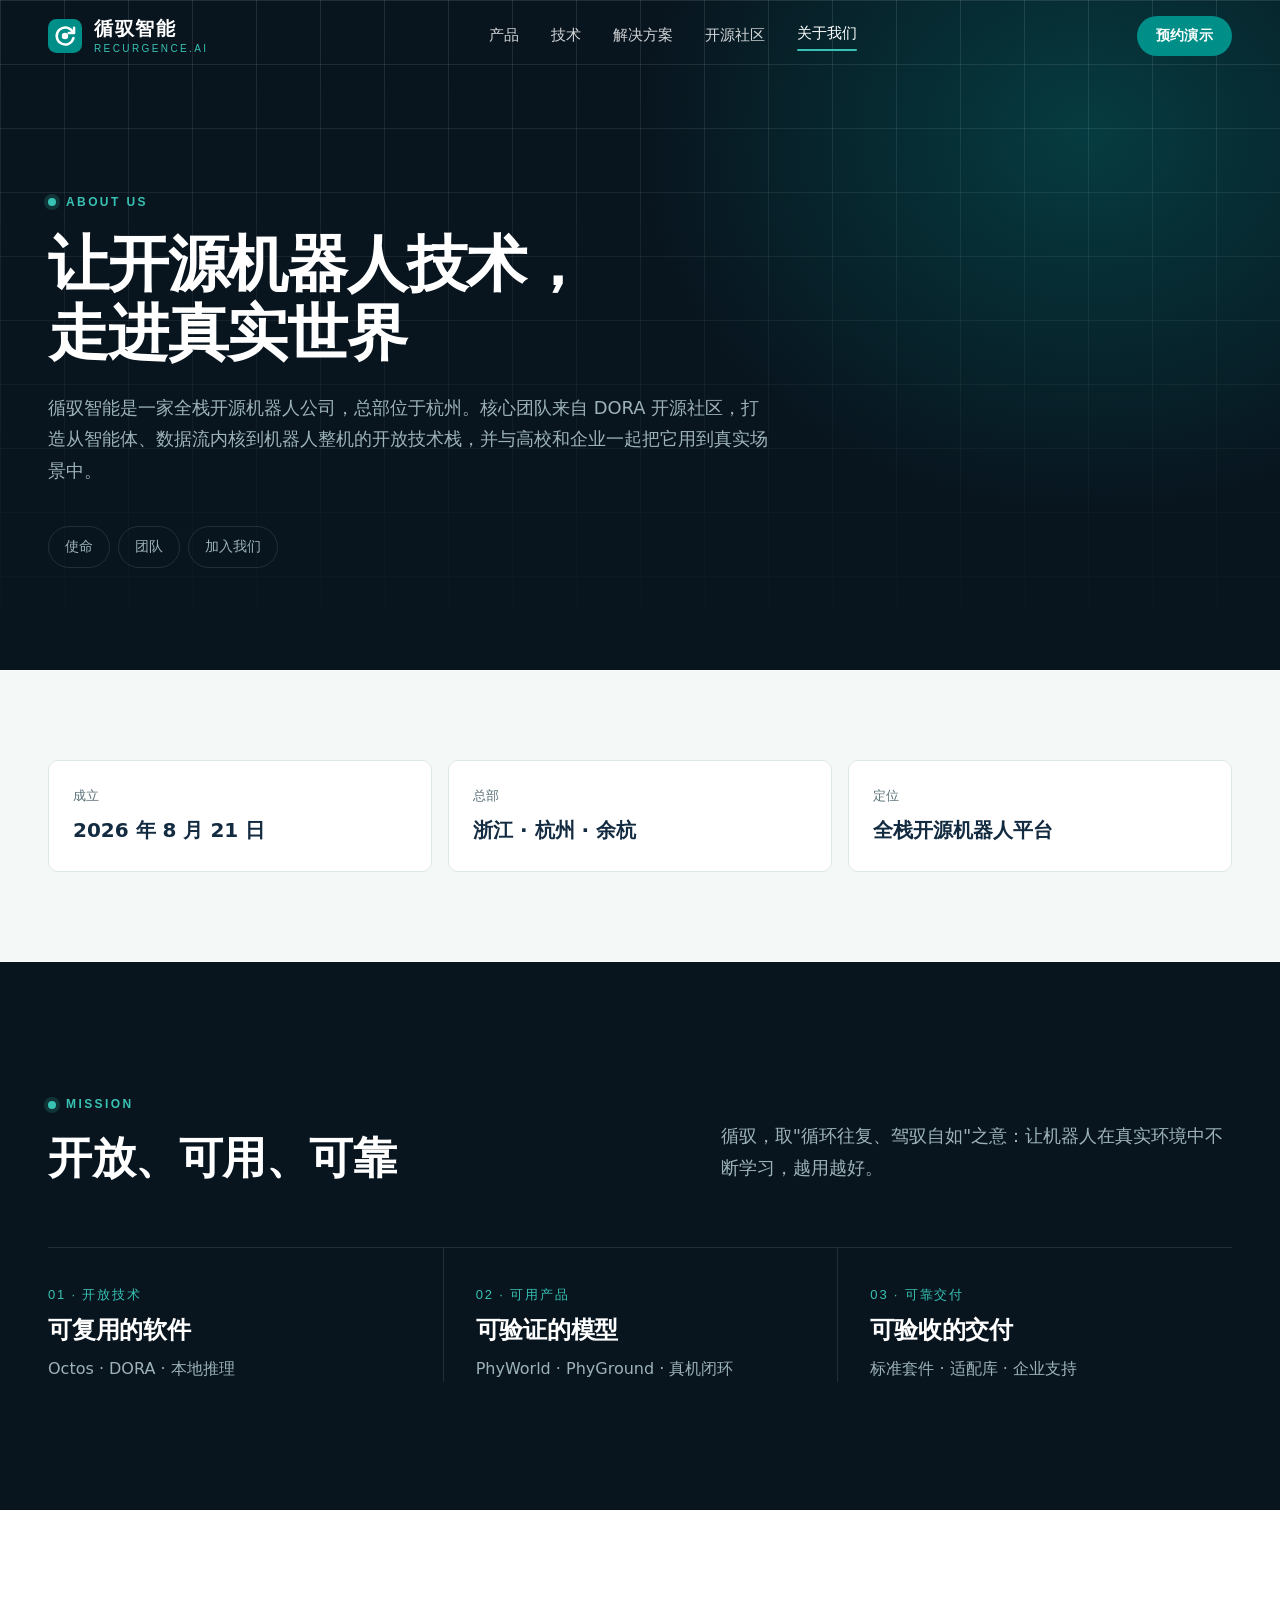
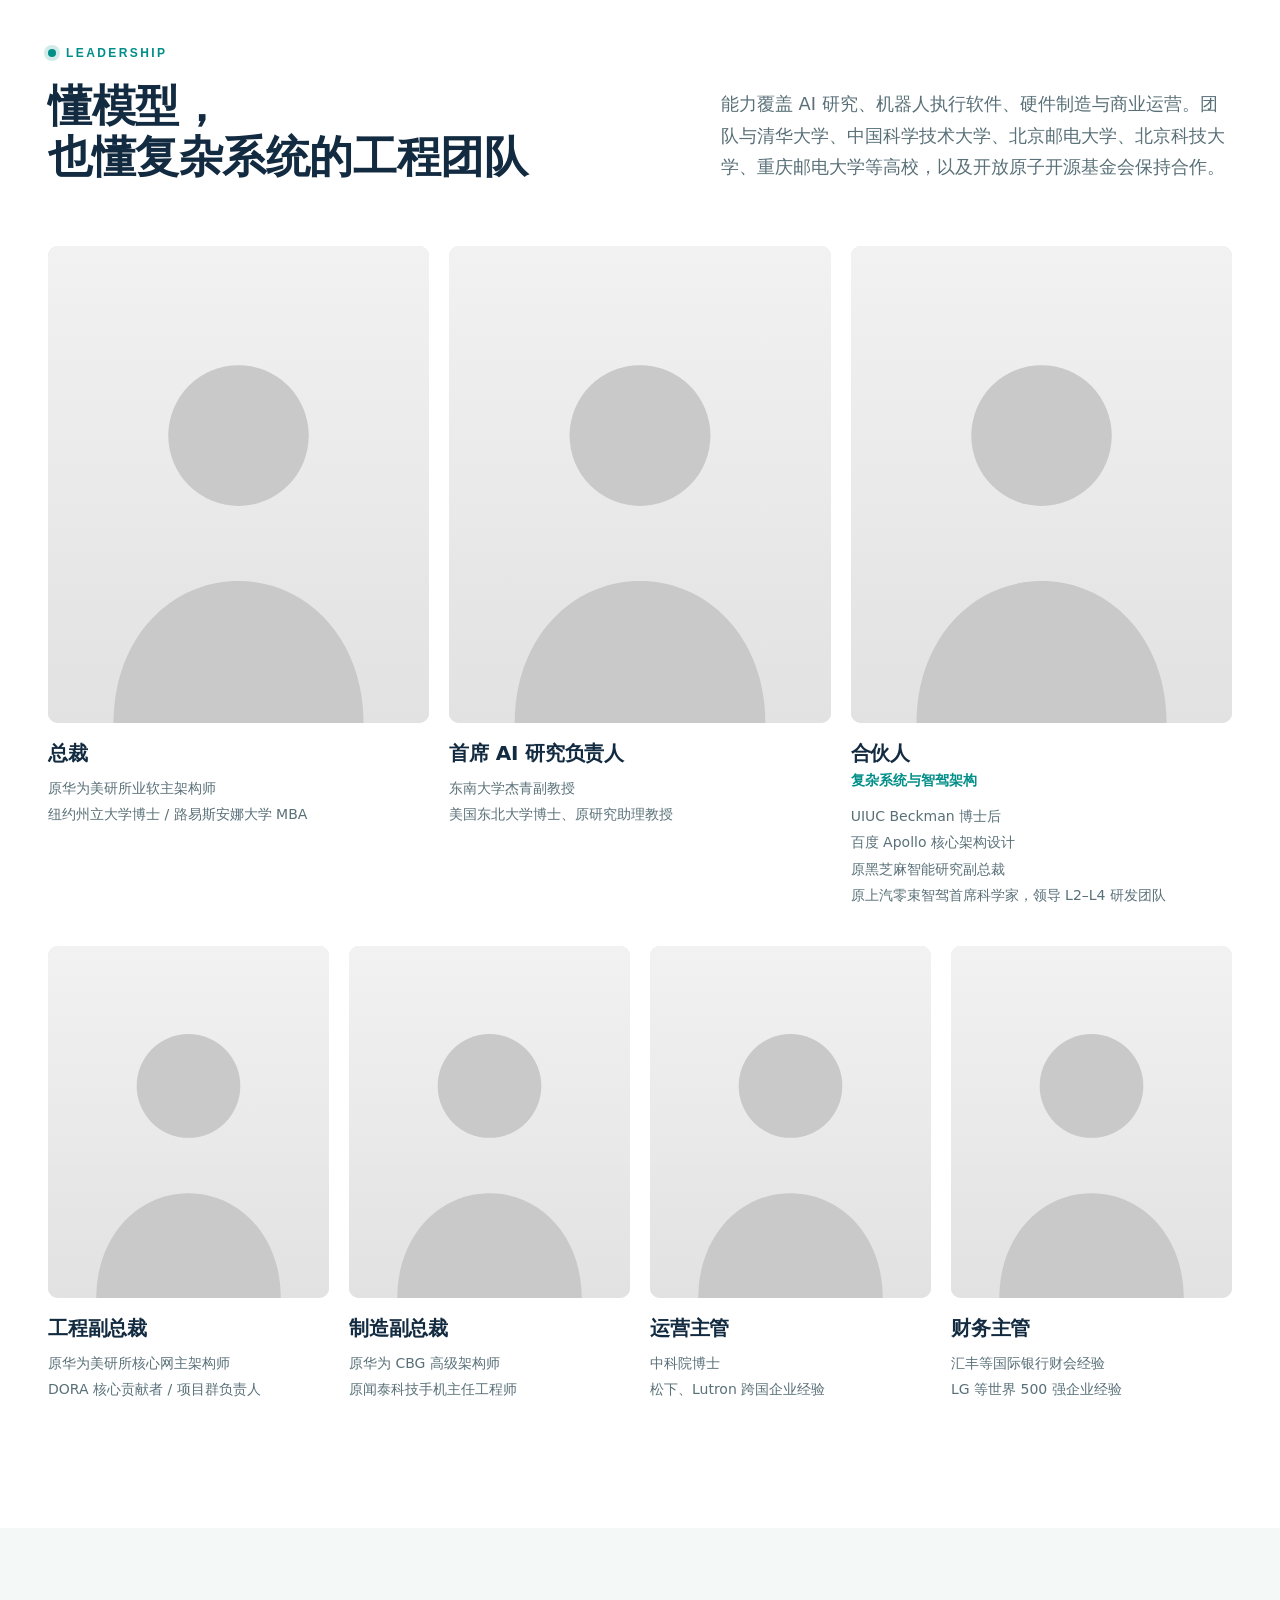
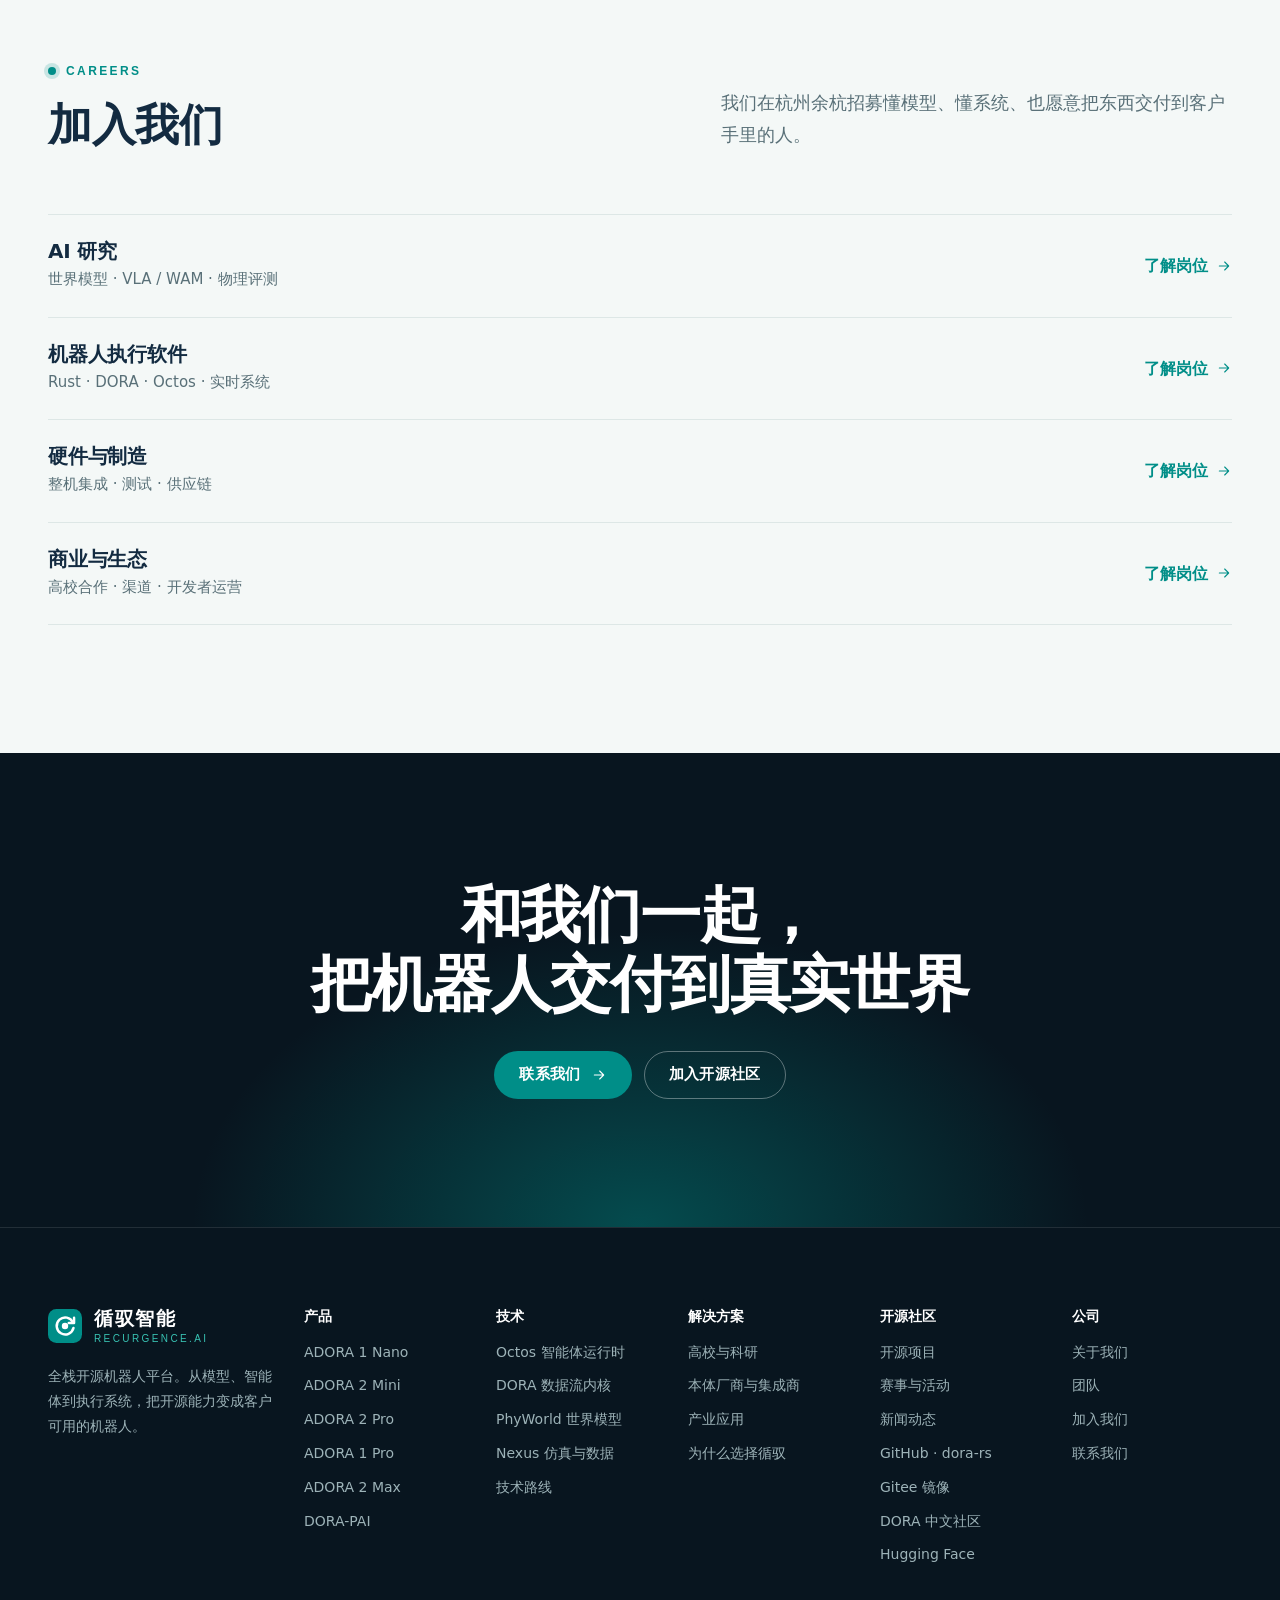
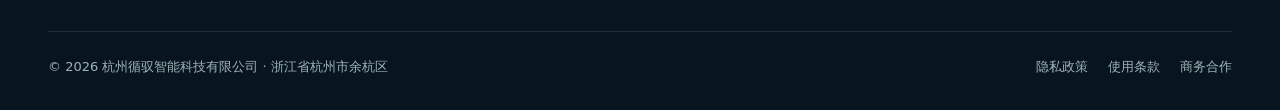
==== about.html @ 507929ca "循驭智能官网 9 个页面：首页、产品、技术、解决方案、开源社区、关于我们、预约演示、隐私政策、使用条款。 上线版构建。  Co-Authored-By: Claude Opus 5.5 <norepl" ====
<!doctype html>
<html lang="zh-CN">
<head>
<meta charset="utf-8">
<meta name="viewport" content="width=device-width, initial-scale=1">
<title>关于我们 · 团队与加入我们 · 循驭智能</title>
<meta name="description" content="杭州循驭智能科技有限公司成立于 2026 年 8 月，是一家全栈开源机器人公司，核心团队来自 DORA 开源社区，覆盖 AI 研究、机器人执行软件、硬件制造与商业运营。">
<meta name="theme-color" content="#08151f">
<meta property="og:type" content="website">
<meta property="og:site_name" content="循驭智能">
<meta property="og:title" content="关于我们 · 团队与加入我们 · 循驭智能">
<meta property="og:description" content="杭州循驭智能科技有限公司成立于 2026 年 8 月，是一家全栈开源机器人公司，核心团队来自 DORA 开源社区，覆盖 AI 研究、机器人执行软件、硬件制造与商业运营。">
<meta property="og:image" content="https://xunyu-ai.github.io/assets/img/og-cover.jpg">
<link rel="icon" href="assets/img/favicon.svg" type="image/svg+xml">
<link rel="stylesheet" href="assets/css/site.css">
</head>
<body>
<svg width="0" height="0" style="position:absolute" aria-hidden="true"><symbol id="i-arrow" viewBox="0 0 24 24" fill="none" stroke="currentColor" stroke-width="1.6" stroke-linecap="round" stroke-linejoin="round"><path d="M5 12h14M13 6l6 6-6 6"/></symbol><symbol id="i-check" viewBox="0 0 24 24" fill="none" stroke="currentColor" stroke-width="1.6" stroke-linecap="round" stroke-linejoin="round"><path d="M5 12.5l4.2 4.2L19 7"/></symbol><symbol id="i-brain" viewBox="0 0 24 24" fill="none" stroke="currentColor" stroke-width="1.6" stroke-linecap="round" stroke-linejoin="round"><path d="M12 5v14"/><path d="M12 5a3 3 0 0 0-5.6 1.4A3 3 0 0 0 4.5 11a3 3 0 0 0 1.2 4.6A3 3 0 0 0 12 19"/><path d="M12 5a3 3 0 0 1 5.6 1.4A3 3 0 0 1 19.5 11a3 3 0 0 1-1.2 4.6A3 3 0 0 1 12 19"/></symbol><symbol id="i-flow" viewBox="0 0 24 24" fill="none" stroke="currentColor" stroke-width="1.6" stroke-linecap="round" stroke-linejoin="round"><circle cx="5" cy="6" r="2"/><circle cx="5" cy="18" r="2"/><circle cx="19" cy="12" r="2"/><path d="M7 6h3a3 3 0 0 1 3 3 3 3 0 0 0 3 3h1M7 18h3a3 3 0 0 0 3-3 3 3 0 0 1 3-3"/></symbol><symbol id="i-robot" viewBox="0 0 24 24" fill="none" stroke="currentColor" stroke-width="1.6" stroke-linecap="round" stroke-linejoin="round"><rect x="5" y="8" width="14" height="10" rx="2"/><path d="M12 8V5"/><circle cx="12" cy="4" r="1"/><circle cx="9.5" cy="13" r="1.2"/><circle cx="14.5" cy="13" r="1.2"/><path d="M3 12v3M21 12v3"/></symbol><symbol id="i-chip" viewBox="0 0 24 24" fill="none" stroke="currentColor" stroke-width="1.6" stroke-linecap="round" stroke-linejoin="round"><rect x="7" y="7" width="10" height="10" rx="1.5"/><path d="M10 7V4M14 7V4M10 20v-3M14 20v-3M7 10H4M7 14H4M20 10h-3M20 14h-3"/></symbol><symbol id="i-wave" viewBox="0 0 24 24" fill="none" stroke="currentColor" stroke-width="1.6" stroke-linecap="round" stroke-linejoin="round"><path d="M2.5 9a14 14 0 0 1 19 0"/><path d="M5.5 12.2a10 10 0 0 1 13 0"/><path d="M8.5 15.4a5.5 5.5 0 0 1 7 0"/><circle cx="12" cy="18.6" r="1"/></symbol><symbol id="i-cube" viewBox="0 0 24 24" fill="none" stroke="currentColor" stroke-width="1.6" stroke-linecap="round" stroke-linejoin="round"><path d="M12 3l8 4.5v9L12 21l-8-4.5v-9L12 3z"/><path d="M4 7.5l8 4.5 8-4.5M12 12v9"/></symbol><symbol id="i-loop" viewBox="0 0 24 24" fill="none" stroke="currentColor" stroke-width="1.6" stroke-linecap="round" stroke-linejoin="round"><path d="M20 11a8 8 0 0 0-14.5-4.5M4 13a8 8 0 0 0 14.5 4.5"/><path d="M5 3v4h4M19 21v-4h-4"/></symbol><symbol id="i-shield" viewBox="0 0 24 24" fill="none" stroke="currentColor" stroke-width="1.6" stroke-linecap="round" stroke-linejoin="round"><path d="M12 3l7 3v5c0 4.5-3 8-7 10-4-2-7-5.5-7-10V6l7-3z"/><path d="M9 12l2 2 4-4"/></symbol><symbol id="i-layers" viewBox="0 0 24 24" fill="none" stroke="currentColor" stroke-width="1.6" stroke-linecap="round" stroke-linejoin="round"><path d="M12 3l9 5-9 5-9-5 9-5z"/><path d="M3 13l9 5 9-5"/></symbol><symbol id="i-spark" viewBox="0 0 24 24" fill="none" stroke="currentColor" stroke-width="1.6" stroke-linecap="round" stroke-linejoin="round"><path d="M12 3v4M12 17v4M3 12h4M17 12h4M6 6l2.5 2.5M15.5 15.5L18 18M6 18l2.5-2.5M15.5 8.5L18 6"/></symbol><symbol id="i-users" viewBox="0 0 24 24" fill="none" stroke="currentColor" stroke-width="1.6" stroke-linecap="round" stroke-linejoin="round"><circle cx="9" cy="8" r="3"/><path d="M3 20a6 6 0 0 1 12 0"/><circle cx="17" cy="9" r="2.5"/><path d="M15.5 14.2A5 5 0 0 1 21 19"/></symbol><symbol id="i-plug" viewBox="0 0 24 24" fill="none" stroke="currentColor" stroke-width="1.6" stroke-linecap="round" stroke-linejoin="round"><path d="M9 3v5M15 3v5M7 8h10v3a5 5 0 0 1-10 0V8zM12 16v5"/></symbol><symbol id="i-book" viewBox="0 0 24 24" fill="none" stroke="currentColor" stroke-width="1.6" stroke-linecap="round" stroke-linejoin="round"><path d="M4 5a2 2 0 0 1 2-2h13v16H6a2 2 0 0 0-2 2V5z"/><path d="M4 19a2 2 0 0 1 2-2h13"/></symbol><symbol id="i-factory" viewBox="0 0 24 24" fill="none" stroke="currentColor" stroke-width="1.6" stroke-linecap="round" stroke-linejoin="round"><path d="M3 21V10l6 4V10l6 4V6h6v15H3z"/><path d="M7 17h2M12 17h2M17 17h1"/></symbol><symbol id="i-link" viewBox="0 0 24 24" fill="none" stroke="currentColor" stroke-width="1.6" stroke-linecap="round" stroke-linejoin="round"><rect x="3" y="3" width="7" height="7" rx="1.5"/><rect x="14" y="14" width="7" height="7" rx="1.5"/><path d="M10 6.5h4a3 3 0 0 1 3 3V14"/></symbol><symbol id="i-eye" viewBox="0 0 24 24" fill="none" stroke="currentColor" stroke-width="1.6" stroke-linecap="round" stroke-linejoin="round"><path d="M2 12s3.5-7 10-7 10 7 10 7-3.5 7-10 7S2 12 2 12z"/><circle cx="12" cy="12" r="3"/></symbol><symbol id="i-mail" viewBox="0 0 24 24" fill="none" stroke="currentColor" stroke-width="1.6" stroke-linecap="round" stroke-linejoin="round"><rect x="3" y="5" width="18" height="14" rx="2"/><path d="M3 7l9 6 9-6"/></symbol><symbol id="i-pin" viewBox="0 0 24 24" fill="none" stroke="currentColor" stroke-width="1.6" stroke-linecap="round" stroke-linejoin="round"><path d="M12 21s-7-6.2-7-11.5a7 7 0 0 1 14 0C19 14.8 12 21 12 21z"/><circle cx="12" cy="9.5" r="2.5"/></symbol><symbol id="i-phone" viewBox="0 0 24 24" fill="none" stroke="currentColor" stroke-width="1.6" stroke-linecap="round" stroke-linejoin="round"><path d="M5 4h4l2 5-2.5 1.5a11 11 0 0 0 5 5L15 13l5 2v4a2 2 0 0 1-2 2A16 16 0 0 1 3 6a2 2 0 0 1 2-2z"/></symbol><symbol id="i-chat" viewBox="0 0 24 24" fill="none" stroke="currentColor" stroke-width="1.6" stroke-linecap="round" stroke-linejoin="round"><path d="M4 5h16v11H9l-5 4V5z"/><path d="M8 9.5h8M8 12.5h5"/></symbol><symbol id="i-menu" viewBox="0 0 24 24" fill="none" stroke="currentColor" stroke-width="1.6" stroke-linecap="round" stroke-linejoin="round"><path d="M4 7h16M4 12h16M4 17h16"/></symbol><symbol id="i-play" viewBox="0 0 24 24" fill="none" stroke="currentColor" stroke-width="1.6" stroke-linecap="round" stroke-linejoin="round"><path d="M8 5l11 7-11 7V5z"/></symbol><symbol id="i-db" viewBox="0 0 24 24" fill="none" stroke="currentColor" stroke-width="1.6" stroke-linecap="round" stroke-linejoin="round"><ellipse cx="12" cy="6" rx="8" ry="3"/><path d="M4 6v6c0 1.7 3.6 3 8 3s8-1.3 8-3V6M4 12v6c0 1.7 3.6 3 8 3s8-1.3 8-3v-6"/></symbol><symbol id="i-gauge" viewBox="0 0 24 24" fill="none" stroke="currentColor" stroke-width="1.6" stroke-linecap="round" stroke-linejoin="round"><path d="M4 18a8 8 0 1 1 16 0"/><path d="M12 18l4-6"/></symbol><symbol id="i-box" viewBox="0 0 24 24" fill="none" stroke="currentColor" stroke-width="1.6" stroke-linecap="round" stroke-linejoin="round"><rect x="4" y="4" width="16" height="16" rx="3"/><path d="M4 9h16M9 9v11"/></symbol><symbol id="i-film" viewBox="0 0 24 24" fill="none" stroke="currentColor" stroke-width="1.6" stroke-linecap="round" stroke-linejoin="round"><rect x="3" y="5" width="18" height="14" rx="2"/><path d="M10 9l5 3-5 3V9z"/></symbol><symbol id="i-ext" viewBox="0 0 24 24" fill="none" stroke="currentColor" stroke-width="1.6" stroke-linecap="round" stroke-linejoin="round"><path d="M14 4h6v6M20 4l-9 9M18 14v5a1 1 0 0 1-1 1H5a1 1 0 0 1-1-1V7a1 1 0 0 1 1-1h5"/></symbol><symbol id="i-flask" viewBox="0 0 24 24" fill="none" stroke="currentColor" stroke-width="1.6" stroke-linecap="round" stroke-linejoin="round"><path d="M9 3h6M10 3v6l-5.5 9.5A1.6 1.6 0 0 0 5.9 21h12.2a1.6 1.6 0 0 0 1.4-2.5L14 9V3"/><path d="M7.5 15h9"/></symbol><symbol id="i-github" viewBox="0 0 16 16"><path fill="currentColor" d="M8 0C3.58 0 0 3.58 0 8c0 3.54 2.29 6.53 5.47 7.59.4.07.55-.17.55-.38 0-.19-.01-.82-.01-1.49-2.01.37-2.53-.49-2.69-.94-.09-.23-.48-.94-.82-1.13-.28-.15-.68-.52-.01-.53.63-.01 1.08.58 1.23.82.72 1.21 1.87.87 2.33.66.07-.52.28-.87.51-1.07-1.78-.2-3.64-.89-3.64-3.95 0-.87.31-1.59.82-2.15-.08-.2-.36-1.02.08-2.12 0 0 .67-.21 2.2.82.64-.18 1.32-.27 2-.27.68 0 1.36.09 2 .27 1.53-1.04 2.2-.82 2.2-.82.44 1.1.16 1.92.08 2.12.51.56.82 1.27.82 2.15 0 3.07-1.87 3.75-3.65 3.95.29.25.54.73.54 1.48 0 1.07-.01 1.93-.01 2.2 0 .21.15.46.55.38A8.013 8.013 0 0016 8c0-4.42-3.58-8-8-8z"/></symbol></svg>

<header class="site-header">
  <div class="wrap">
    <a class="brand" href="index.html" aria-label="循驭智能 首页"><svg class="brand-mark" viewBox="0 0 36 36" aria-hidden="true"><rect width="36" height="36" rx="9" fill="#008E88"/><path d="M26.4 14.2A9 9 0 1 0 27 20" fill="none" stroke="#fff" stroke-width="2.6" stroke-linecap="round"/><path d="M27.6 9.2v5.6H22" fill="none" stroke="#fff" stroke-width="2.6" stroke-linecap="round" stroke-linejoin="round"/><circle cx="18" cy="18" r="3.4" fill="#fff"/></svg><span class="brand-text"><strong>循驭智能</strong><span>RECURGENCE.AI</span></span></a>
    <nav class="nav" aria-label="主导航"><a href="products.html">产品</a><a href="technology.html">技术</a><a href="solutions.html">解决方案</a><a href="community.html">开源社区</a><a href="about.html" aria-current="page">关于我们</a></nav>
    <div class="header-cta">
      <a class="btn btn-primary" href="contact.html">预约演示</a>
      <button class="menu-toggle" type="button" aria-label="打开菜单" aria-expanded="false" aria-controls="mobile-nav"><svg><use href="#i-menu"/></svg></button>
    </div>
  </div>
</header>
<nav class="mobile-nav" id="mobile-nav" aria-label="移动端导航">
  <a href="index.html">首页</a><a href="products.html">产品</a><a href="technology.html">技术</a><a href="solutions.html">解决方案</a><a href="community.html">开源社区</a><a href="about.html" aria-current="page">关于我们</a>
  <a class="btn btn-primary" href="contact.html">预约演示</a>
</nav>
<main id="main">
<section class="page-hero dark">
  <div class="grid-bg"></div>
  <div class="wrap reveal">
    <div class="eyebrow">About Us</div>
    <h1 class="h1">让开源机器人技术，<br>走进真实世界</h1>
    <p class="lead">循驭智能是一家全栈开源机器人公司，总部位于杭州。核心团队来自 DORA 开源社区，打造从智能体、数据流内核到机器人整机的开放技术栈，并与高校和企业一起把它用到真实场景中。</p>
    <div class="anchors"><a href="#mission">使命</a><a href="#team">团队</a><a href="#careers">加入我们</a></div>
  </div>
</section>

<section class="section-tight paper">
  <div class="wrap facts reveal-stagger">
    <div class="fact"><div class="k">成立</div><div class="v">2026 年 8 月 21 日</div></div>
    <div class="fact"><div class="k">总部</div><div class="v">浙江 · 杭州 · 余杭</div></div>
    <div class="fact"><div class="k">定位</div><div class="v">全栈开源机器人平台</div></div>
  </div>
</section>

<section class="section dark" id="mission">
  <div class="wrap">
    <div class="section-head reveal">
      <div>
        <div class="eyebrow">Mission</div>
        <h2 class="h2">开放、可用、可靠</h2>
      </div>
      <p class="lead">循驭，取"循环往复、驾驭自如"之意：让机器人在真实环境中不断学习，越用越好。</p>
    </div>
    <div class="values reveal-stagger">
      <div class="value"><div class="k">01 · 开放技术</div><h3>可复用的软件</h3><p>Octos · DORA · 本地推理</p></div>
      <div class="value"><div class="k">02 · 可用产品</div><h3>可验证的模型</h3><p>PhyWorld · PhyGround · 真机闭环</p></div>
      <div class="value"><div class="k">03 · 可靠交付</div><h3>可验收的交付</h3><p>标准套件 · 适配库 · 企业支持</p></div>
    </div>
    
  </div>
</section>

<section class="section" id="team">
  <div class="wrap">
    <div class="section-head reveal">
      <div>
        <div class="eyebrow">Leadership</div>
        <h2 class="h2">懂模型，<br>也懂复杂系统的工程团队</h2>
      </div>
      <p class="lead">能力覆盖 AI 研究、机器人执行软件、硬件制造与商业运营。团队与清华大学、中国科学技术大学、北京邮电大学、北京科技大学、重庆邮电大学等高校，以及开放原子开源基金会保持合作。</p>
    </div>
    <div class="team-grid reveal-stagger">
      <div class="member lead-member">
        <div class="photo"><img src="assets/img/placeholder-person.svg" alt="照片待更新" loading="lazy"></div>
        <h3>总裁</h3>
        <ul><li>原华为美研所业软主架构师</li><li>纽约州立大学博士 / 路易斯安娜大学 MBA</li></ul>
      </div>
      <div class="member lead-member">
        <div class="photo"><img src="assets/img/placeholder-person.svg" alt="照片待更新" loading="lazy"></div>
        <h3>首席 AI 研究负责人</h3>
        <ul><li>东南大学杰青副教授</li><li>美国东北大学博士、原研究助理教授</li></ul>
      </div>
      <div class="member lead-member">
        <div class="photo"><img src="assets/img/placeholder-person.svg" alt="照片待更新" loading="lazy"></div>
        <h3>合伙人</h3><div class="role">复杂系统与智驾架构</div>
        <ul><li>UIUC Beckman 博士后</li><li>百度 Apollo 核心架构设计</li><li>原黑芝麻智能研究副总裁</li><li>原上汽零束智驾首席科学家，领导 L2–L4 研发团队</li></ul>
      </div>
      <div class="member">
        <div class="photo"><img src="assets/img/placeholder-person.svg" alt="照片待更新" loading="lazy"></div>
        <h3>工程副总裁</h3>
        <ul><li>原华为美研所核心网主架构师</li><li>DORA 核心贡献者 / 项目群负责人</li></ul>
      </div>
      <div class="member">
        <div class="photo"><img src="assets/img/placeholder-person.svg" alt="照片待更新" loading="lazy"></div>
        <h3>制造副总裁</h3>
        <ul><li>原华为 CBG 高级架构师</li><li>原闻泰科技手机主任工程师</li></ul>
      </div>
      <div class="member">
        <div class="photo"><img src="assets/img/placeholder-person.svg" alt="照片待更新" loading="lazy"></div>
        <h3>运营主管</h3>
        <ul><li>中科院博士</li><li>松下、Lutron 跨国企业经验</li></ul>
      </div>
      <div class="member">
        <div class="photo"><img src="assets/img/placeholder-person.svg" alt="照片待更新" loading="lazy"></div>
        <h3>财务主管</h3>
        <ul><li>汇丰等国际银行财会经验</li><li>LG 等世界 500 强企业经验</li></ul>
      </div>
    </div>
    
  </div>
</section>

<section class="section paper" id="careers">
  <div class="wrap">
    <div class="section-head reveal">
      <div>
        <div class="eyebrow">Careers</div>
        <h2 class="h2">加入我们</h2>
      </div>
      <p class="lead">我们在杭州余杭招募懂模型、懂系统、也愿意把东西交付到客户手里的人。</p>
    </div>
    <div class="jobs reveal-stagger">
      <div class="job"><div><h3>AI 研究</h3><p>世界模型 · VLA / WAM · 物理评测</p></div><a class="link-arrow" href="contact.html">了解岗位<svg><use href="#i-arrow"/></svg></a></div>
      <div class="job"><div><h3>机器人执行软件</h3><p>Rust · DORA · Octos · 实时系统</p></div><a class="link-arrow" href="contact.html">了解岗位<svg><use href="#i-arrow"/></svg></a></div>
      <div class="job"><div><h3>硬件与制造</h3><p>整机集成 · 测试 · 供应链</p></div><a class="link-arrow" href="contact.html">了解岗位<svg><use href="#i-arrow"/></svg></a></div>
      <div class="job"><div><h3>商业与生态</h3><p>高校合作 · 渠道 · 开发者运营</p></div><a class="link-arrow" href="contact.html">了解岗位<svg><use href="#i-arrow"/></svg></a></div>
    </div>
    
  </div>
</section>

<section class="section dark cta-band">
  <div class="wrap reveal">
    <h2 class="h1">和我们一起，<br>把机器人交付到真实世界</h2>
    <div class="btn-row"><a class="btn btn-primary" href="contact.html">联系我们<svg><use href="#i-arrow"/></svg></a><a class="btn btn-ghost" href="community.html">加入开源社区</a></div>
  </div>
</section>

</main>

<footer class="site-footer">
  <div class="wrap">
    <div class="footer-top">
      <div class="footer-brand">
        <a class="brand" href="index.html"><svg class="brand-mark" viewBox="0 0 36 36" aria-hidden="true"><rect width="36" height="36" rx="9" fill="#008E88"/><path d="M26.4 14.2A9 9 0 1 0 27 20" fill="none" stroke="#fff" stroke-width="2.6" stroke-linecap="round"/><path d="M27.6 9.2v5.6H22" fill="none" stroke="#fff" stroke-width="2.6" stroke-linecap="round" stroke-linejoin="round"/><circle cx="18" cy="18" r="3.4" fill="#fff"/></svg><span class="brand-text"><strong>循驭智能</strong><span>RECURGENCE.AI</span></span></a>
        <p>全栈开源机器人平台。从模型、智能体到执行系统，把开源能力变成客户可用的机器人。</p>
      </div>
      <div><h4>产品</h4><ul>
        <li><a href="products.html#adora-1-nano">ADORA 1 Nano</a></li>
        <li><a href="products.html#adora-2-mini">ADORA 2 Mini</a></li>
        <li><a href="products.html#adora-2-pro">ADORA 2 Pro</a></li>
        <li><a href="products.html#adora-1-pro">ADORA 1 Pro</a></li>
        <li><a href="products.html#adora-2-max">ADORA 2 Max</a></li>
        <li><a href="products.html#dora-pai">DORA-PAI</a></li>
      </ul></div>
      <div><h4>技术</h4><ul>
        <li><a href="technology.html#octos">Octos 智能体运行时</a></li>
        <li><a href="technology.html#dora">DORA 数据流内核</a></li>
        <li><a href="technology.html#phyworld">PhyWorld 世界模型</a></li>
        <li><a href="technology.html#nexus">Nexus 仿真与数据</a></li>
        <li><a href="technology.html#roadmap">技术路线</a></li>
      </ul></div>
      <div><h4>解决方案</h4><ul>
        <li><a href="solutions.html#academic">高校与科研</a></li>
        <li><a href="solutions.html#oem">本体厂商与集成商</a></li>
        <li><a href="solutions.html#industry">产业应用</a></li>
        <li><a href="solutions.html#why">为什么选择循驭</a></li>
      </ul></div>
      <div><h4>开源社区</h4><ul>
        <li><a href="community.html#projects">开源项目</a></li>
        <li><a href="community.html#events">赛事与活动</a></li>
        <li><a href="community.html#news">新闻动态</a></li>
        <li><a href="https://github.com/dora-rs" target="_blank" rel="noopener">GitHub · dora-rs</a></li>
        <li><a href="https://gitee.com/dora-rs/dora" target="_blank" rel="noopener">Gitee 镜像</a></li>
        <li><a href="https://doracc.com" target="_blank" rel="noopener">DORA 中文社区</a></li>
        <li><a href="https://huggingface.co/NU-World-Model-Embodied-AI" target="_blank" rel="noopener">Hugging Face</a></li>
      </ul></div>
      <div><h4>公司</h4><ul>
        <li><a href="about.html">关于我们</a></li>
        <li><a href="about.html#team">团队</a></li>
        <li><a href="about.html#careers">加入我们</a></li>
        <li><a href="contact.html">联系我们</a></li>
      </ul></div>
    </div>
    <div class="footer-bottom">
      <div>© <span data-year>2026</span> 杭州循驭智能科技有限公司 · 浙江省杭州市余杭区
        </div>
      <nav><a href="privacy.html">隐私政策</a><a href="terms.html">使用条款</a><a href="contact.html">商务合作</a></nav>
    </div>
  </div>
</footer>

<script src="assets/js/site.js" defer></script>
</body>
</html>
---- assets/css/site.css ----
/* 循驭智能官网 · 设计系统
   品牌色取自 BP：深海军蓝 #132B41 / 深青 #102E39 / 品牌青 #008E88 / 亮青 #38C2B3
   结构参考 apptronik.com：全幅暗色首屏、短而有力的标题、交替的图文区块、合作方滚动条、新闻卡片、收尾 CTA。 */

:root {
  --ink: #08151f;
  --navy: #132b41;
  --deep: #102e39;
  --teal: #008e88;
  --teal-2: #009fa4;
  --mint: #38c2b3;
  --mist: #d8e4e3;
  --paper: #f4f8f7;
  --line: #dde7e6;
  --line-dark: rgba(216, 228, 227, 0.12);
  --text: #132b41;
  --muted: #597078;
  --muted-dark: #9db3b8;
  --white: #ffffff;
  --todo: #f5b83d;

  --font: "Source Han Sans SC", "Noto Sans SC", "PingFang SC", "HarmonyOS Sans SC", "Microsoft YaHei", system-ui, sans-serif;
  --font-latin: "SF Pro Display", -apple-system, "Segoe UI", "Helvetica Neue", Arial, var(--font);
  --font-mono: "SF Mono", "JetBrains Mono", Menlo, Consolas, monospace;

  --wrap: 1280px;
  --gutter: clamp(16px, 4vw, 48px);
  --radius: 4px;
  --radius-lg: 10px;
  --header-h: 72px;
  --ease: cubic-bezier(.2, .7, .2, 1);
}

*, *::before, *::after { box-sizing: border-box; }
html { -webkit-text-size-adjust: 100%; scroll-behavior: smooth; scroll-padding-top: calc(var(--header-h) + 16px); }
body {
  margin: 0;
  font-family: var(--font);
  font-size: 16px;
  line-height: 1.7;
  color: var(--text);
  background: var(--white);
  -webkit-font-smoothing: antialiased;
  text-rendering: optimizeLegibility;
  overflow-x: hidden;
}
img, video, svg { display: block; max-width: 100%; }
a { color: inherit; text-decoration: none; }
p { margin: 0 0 1em; }
h1, h2, h3, h4 { margin: 0; line-height: 1.2; font-weight: 700; letter-spacing: -0.01em; }
button { font: inherit; cursor: pointer; }
:focus-visible { outline: 2px solid var(--mint); outline-offset: 3px; }
h1, h2, h3, .h-display, .h1, .h2, .h3 { text-wrap: balance; }
p, li, .lead, .pain-list p, .feature p, .rm-col li, .stat .d, td { text-wrap: pretty; }
.nw { white-space: nowrap; }
.sr-only { position: absolute; width: 1px; height: 1px; overflow: hidden; clip: rect(0 0 0 0); white-space: nowrap; }

.wrap { width: 100%; max-width: var(--wrap); margin: 0 auto; padding: 0 var(--gutter); }
.num, .latin { font-family: var(--font-latin); }

/* ---------- 文字层级 ---------- */
.eyebrow {
  display: inline-flex; align-items: center; gap: 10px;
  font-family: var(--font-latin); font-size: 12px; font-weight: 600;
  letter-spacing: .2em; text-transform: uppercase; color: var(--teal);
  margin-bottom: 18px;
}
.eyebrow::before { content: ""; width: 8px; height: 8px; border-radius: 50%; background: currentColor; box-shadow: 0 0 0 4px color-mix(in srgb, currentColor 18%, transparent); }
.dark .eyebrow, .navy .eyebrow { color: var(--mint); }
.h-display { font-size: clamp(40px, 6.2vw, 88px); line-height: 1.08; letter-spacing: -0.02em; }
.h1 { font-size: clamp(36px, 4.8vw, 68px); line-height: 1.12; letter-spacing: -0.02em; }
.h2 { font-size: clamp(30px, 3.4vw, 50px); line-height: 1.16; }
.h3 { font-size: clamp(22px, 2vw, 28px); line-height: 1.3; }
.lead { font-size: clamp(17px, 1.4vw, 20px); line-height: 1.75; color: var(--muted); max-width: 720px; }
.dark .lead, .navy .lead { color: var(--muted-dark); }
.small { font-size: 13px; color: var(--muted); }
.dark .small, .navy .small { color: var(--muted-dark); }
.accent { color: var(--teal); }
.dark .accent, .navy .accent { color: var(--mint); }

/* ---------- 按钮 ---------- */
.btn {
  display: inline-flex; align-items: center; gap: 10px;
  min-height: 48px; padding: 0 24px; border-radius: 999px;
  font-size: 15px; font-weight: 600; letter-spacing: .02em;
  border: 1px solid transparent; transition: background .25s var(--ease), color .25s, border-color .25s, transform .25s var(--ease);
  white-space: nowrap;
}
.btn svg { width: 16px; height: 16px; transition: transform .25s var(--ease); }
.btn:hover svg { transform: translateX(3px); }
.btn-primary { background: var(--teal); color: var(--white); }
.btn-primary:hover { background: var(--teal-2); }
.btn-ghost { border-color: rgba(255, 255, 255, .35); color: var(--white); }
.btn-ghost:hover { border-color: var(--white); background: rgba(255, 255, 255, .06); }
.btn-outline { border-color: var(--navy); color: var(--navy); }
.btn-outline:hover { background: var(--navy); color: var(--white); }
.btn-row { display: flex; flex-wrap: wrap; gap: 12px; margin-top: 32px; }
.link-arrow { display: inline-flex; align-items: center; gap: 8px; font-weight: 600; color: var(--teal); }
.dark .link-arrow, .navy .link-arrow { color: var(--mint); }
.link-arrow svg { width: 16px; height: 16px; transition: transform .25s var(--ease); }
.link-arrow:hover svg { transform: translateX(4px); }

/* ---------- 页眉 ---------- */
.site-header {
  position: fixed; inset: 0 0 auto 0; z-index: 50; height: var(--header-h);
  color: var(--white); transition: background .3s, box-shadow .3s, backdrop-filter .3s;
}
.site-header.scrolled, .site-header.open {
  background: rgba(8, 21, 31, .86); backdrop-filter: saturate(140%) blur(14px); -webkit-backdrop-filter: saturate(140%) blur(14px);
  box-shadow: 0 1px 0 var(--line-dark);
}
.site-header .wrap { height: 100%; display: flex; align-items: center; justify-content: space-between; gap: 24px; }
.brand { display: flex; align-items: center; gap: 12px; flex-shrink: 0; }
.brand-mark { width: 34px; height: 34px; }
.brand-text { display: flex; flex-direction: column; line-height: 1.1; }
.brand-text strong { font-size: 19px; letter-spacing: .08em; }
.brand-text span { font-family: var(--font-latin); font-size: 10px; letter-spacing: .24em; color: var(--mint); margin-top: 4px; }
.nav { display: flex; align-items: center; gap: 4px; }
.nav a { padding: 8px 14px; font-size: 15px; color: rgba(255, 255, 255, .82); border-radius: 999px; transition: color .2s, background .2s; }
.nav a:hover { color: var(--white); background: rgba(255, 255, 255, .06); }
.nav a[aria-current="page"] { color: var(--white); }
.nav a[aria-current="page"]::after { content: ""; display: block; height: 2px; margin-top: 2px; background: var(--mint); border-radius: 2px; }
.header-cta { display: flex; align-items: center; gap: 12px; }
.header-cta .btn { min-height: 40px; padding: 0 18px; font-size: 14px; }
.menu-toggle { display: none; width: 44px; height: 44px; border: 0; background: transparent; color: var(--white); border-radius: 8px; }
.menu-toggle svg { width: 24px; height: 24px; margin: auto; }
.mobile-nav { display: none; }

@media (max-width: 960px) {
  .nav, .header-cta .btn { display: none; }
  .menu-toggle { display: grid; }
  .mobile-nav {
    position: fixed; inset: var(--header-h) 0 0 0; z-index: 49; display: flex; flex-direction: column;
    padding: 24px var(--gutter) 40px; background: var(--ink); color: var(--white);
    transform: translateY(-8px); opacity: 0; pointer-events: none; transition: opacity .25s, transform .25s var(--ease);
    overflow-y: auto;
  }
  .mobile-nav.open { transform: none; opacity: 1; pointer-events: auto; }
  .mobile-nav a { padding: 16px 0; font-size: 22px; font-weight: 600; border-bottom: 1px solid var(--line-dark); }
  .mobile-nav .btn { margin-top: 28px; justify-content: center; border: 0; font-size: 17px; }
}

/* ---------- 区块 ---------- */
.section { padding: clamp(72px, 10vw, 140px) 0; position: relative; }
.section-tight { padding: clamp(56px, 7vw, 96px) 0; }
.dark { background: var(--ink); color: var(--white); }
.navy { background: var(--navy); color: var(--white); }
.paper { background: var(--paper); }
.section-head { display: grid; grid-template-columns: minmax(0, 1.1fr) minmax(0, .9fr); gap: 48px; align-items: end; margin-bottom: clamp(40px, 5vw, 72px); }
.section-head .lead { margin: 0; }
.section-head .head-link { justify-self: end; }
@media (max-width: 860px) { .section-head .head-link { justify-self: start; } }
.section-head.center { grid-template-columns: 1fr; text-align: center; justify-items: center; }
@media (max-width: 860px) { .section-head { grid-template-columns: 1fr; gap: 20px; } }

.grid-bg {
  background-image:
    linear-gradient(var(--line-dark) 1px, transparent 1px),
    linear-gradient(90deg, var(--line-dark) 1px, transparent 1px);
  background-size: 64px 64px;
}

/* ---------- 首屏 ---------- */
.hero {
  position: relative; min-height: min(100vh, 980px); min-height: min(100svh, 980px); display: flex; align-items: center;
  padding: calc(var(--header-h) + 40px) 0 72px; overflow: hidden; background: var(--ink); color: var(--white);
}
.hero::before {
  content: ""; position: absolute; inset: 0;
  background:
    radial-gradient(60% 70% at 72% 48%, rgba(0, 142, 136, .38), transparent 70%),
    radial-gradient(40% 50% at 10% 100%, rgba(19, 43, 65, .9), transparent 70%);
}
.hero .grid-bg { position: absolute; inset: 0; mask-image: radial-gradient(80% 80% at 60% 50%, #000 30%, transparent 85%); -webkit-mask-image: radial-gradient(80% 80% at 60% 50%, #000 30%, transparent 85%); }
.hero-video { position: absolute; inset: 0; width: 100%; height: 100%; object-fit: cover; opacity: .55; }
.hero .wrap { position: relative; display: grid; grid-template-columns: minmax(0, 1.05fr) minmax(0, .95fr); gap: 40px; align-items: center; }
.hero .lead { margin-top: 28px; }
.hero-visual { position: relative; aspect-ratio: 1 / 1.05; max-height: min(76vh, 760px); justify-self: center; width: 100%; }
.hero-visual img.robot { position: absolute; left: 50%; bottom: 0; transform: translateX(-50%); height: 100%; width: auto; max-width: none; filter: drop-shadow(0 40px 60px rgba(0, 0, 0, .55)); }
.hero-visual .halo { position: absolute; left: 50%; bottom: 2%; width: 70%; height: 8%; transform: translateX(-50%); background: radial-gradient(closest-side, rgba(56, 194, 179, .5), transparent); filter: blur(6px); }
.hero-chips { position: absolute; inset: 0; pointer-events: none; }
.tag-chip {
  position: absolute; display: flex; align-items: center; gap: 10px;
  padding: 8px 14px 8px 10px; border-radius: 999px; font-size: 13px; white-space: nowrap;
  background: rgba(8, 21, 31, .72); border: 1px solid rgba(56, 194, 179, .35);
  backdrop-filter: blur(8px); -webkit-backdrop-filter: blur(8px);
  animation: float 6s ease-in-out infinite;
}
.tag-chip b { font-weight: 600; }
.tag-chip i { font-style: normal; color: var(--muted-dark); font-family: var(--font-latin); font-size: 12px; }
.tag-chip::before { content: ""; width: 8px; height: 8px; border-radius: 50%; background: var(--mint); box-shadow: 0 0 12px var(--mint); }
.tag-chip:nth-of-type(2) { animation-delay: -1.5s; }
.tag-chip:nth-of-type(3) { animation-delay: -3s; }
.tag-chip:nth-of-type(4) { animation-delay: -4.5s; }
@keyframes float { 50% { transform: translateY(-6px); } }
.hero-news {
  position: absolute; left: var(--gutter); right: var(--gutter); bottom: 28px; max-width: var(--wrap); margin: 0 auto;
  display: flex; align-items: center; gap: 14px; font-size: 14px; color: var(--muted-dark);
}
.hero-news .pill { font-family: var(--font-latin); font-size: 11px; letter-spacing: .14em; color: var(--ink); background: var(--mint); padding: 3px 10px; border-radius: 999px; font-weight: 700; }
.hero-news a:hover { color: var(--white); }
@media (max-width: 960px) {
  .hero { min-height: auto; padding-bottom: 96px; }
  .hero .wrap { grid-template-columns: 1fr; }
  .hero-visual { max-width: 460px; max-height: none; }
  .tag-chip { font-size: 12px; }
}
@media (max-width: 640px) {
  .hero-visual { aspect-ratio: auto; display: flex; flex-direction: column; align-items: center; gap: 18px; }
  .hero-visual img.robot { position: static; transform: none; height: auto; max-height: 50vh; width: auto; }
  .hero-visual .halo { display: none; }
  .hero-chips { position: static; display: flex; flex-wrap: wrap; justify-content: center; gap: 8px; }
  .hero-chips .tag-chip { position: static; animation: none; }
}
@media (max-width: 520px) {
  .tag-chip i { display: none; }
  .hero-news { font-size: 13px; }
  .hero-news .pill { display: none; }
}

/* 子页首屏 */
.page-hero { position: relative; padding: calc(var(--header-h) + clamp(64px, 9vw, 120px)) 0 clamp(64px, 8vw, 112px); overflow: hidden; }
.page-hero::before { content: ""; position: absolute; inset: 0; background: radial-gradient(50% 80% at 85% 20%, rgba(0, 142, 136, .32), transparent 70%); }
.page-hero .grid-bg { position: absolute; inset: 0; mask-image: linear-gradient(180deg, #000, transparent); -webkit-mask-image: linear-gradient(180deg, #000, transparent); }
.page-hero .wrap { position: relative; }
.page-hero .lead { margin-top: 24px; }
.page-hero .anchors { display: flex; flex-wrap: wrap; gap: 8px; margin-top: 40px; }
.page-hero .anchors a { padding: 8px 16px; border: 1px solid var(--line-dark); border-radius: 999px; font-size: 14px; color: var(--muted-dark); transition: border-color .2s, color .2s; }
.page-hero .anchors a:hover { border-color: var(--mint); color: var(--white); }

/* ---------- 三支柱（大脑/神经/身体） ---------- */
.pillars { display: grid; grid-template-columns: repeat(3, 1fr); border-top: 1px solid var(--line-dark); }
.pillar { display: flex; flex-direction: column; align-items: flex-start; padding: 40px 36px 44px 0; border-right: 1px solid var(--line-dark); }
.pillar + .pillar { padding-left: 36px; }
.pillar:last-child { border-right: 0; }
.pillar .ico { width: 52px; height: 52px; border-radius: 14px; display: grid; place-items: center; background: rgba(56, 194, 179, .12); color: var(--mint); margin-bottom: 28px; }
.pillar .ico svg { width: 26px; height: 26px; }
.pillar .layer { font-family: var(--font-latin); font-size: 12px; letter-spacing: .18em; color: var(--muted-dark); text-transform: uppercase; }
.pillar h3 { font-size: 26px; margin: 8px 0 14px; }
.pillar p { color: var(--muted-dark); margin-bottom: 22px; flex: 1; }
@media (max-width: 860px) {
  .pillars { grid-template-columns: 1fr; }
  .pillar, .pillar + .pillar { padding: 32px 0; border-right: 0; border-bottom: 1px solid var(--line-dark); }
}

/* ---------- 问题陈述 ---------- */
.problem { display: grid; grid-template-columns: minmax(0, .9fr) minmax(0, 1.1fr); gap: clamp(40px, 6vw, 96px); align-items: start; }
.pain-list { list-style: none; margin: 0; padding: 0; counter-reset: pain; }
.pain-list li { counter-increment: pain; display: grid; grid-template-columns: 64px 1fr; gap: 8px 20px; padding: 28px 0; border-bottom: 1px solid var(--line); }
.pain-list li:first-child { border-top: 1px solid var(--line); }
.pain-list li::before { content: "0" counter(pain); grid-row: span 2; font-family: var(--font-latin); font-size: 32px; font-weight: 300; color: var(--teal); line-height: 1.1; }
.pain-list h3 { font-size: 21px; }
.pain-list p { margin: 0; color: var(--muted); }
.pain-list .fix { grid-column: 2; margin-top: 10px; font-size: 14px; color: var(--teal); font-weight: 600; }
@media (max-width: 860px) { .problem { grid-template-columns: 1fr; } }

/* ---------- 产品卡 ---------- */
.product-rail { display: grid; grid-template-columns: repeat(5, minmax(0, 1fr)); gap: 16px; }
.product-card {
  position: relative; display: flex; flex-direction: column; border-radius: var(--radius-lg); overflow: hidden;
  background: linear-gradient(180deg, #ffffff 0%, #eef4f3 100%); border: 1px solid var(--line);
  transition: transform .35s var(--ease), box-shadow .35s var(--ease);
}
.product-card:hover { transform: translateY(-4px); box-shadow: 0 24px 48px -24px rgba(19, 43, 65, .35); }
.product-card .shot { position: relative; aspect-ratio: 4 / 5; overflow: hidden; }
.product-card .shot img { position: absolute; left: 16px; right: 16px; top: 24px; bottom: 0; width: calc(100% - 32px); height: calc(100% - 24px); object-fit: contain; object-position: center bottom; transition: transform .5s var(--ease); transform-origin: center bottom; }
.product-card:hover .shot img { transform: scale(1.04); }
.product-card .meta { padding: 18px 20px 22px; border-top: 1px solid var(--line); background: var(--white); }
.product-card .use { font-size: 12px; letter-spacing: .08em; color: var(--teal); font-weight: 600; }
.product-card h3 { font-family: var(--font-latin); font-size: 20px; margin-top: 4px; }
.product-card .badge { position: absolute; top: 14px; left: 14px; font-size: 11px; padding: 3px 10px; border-radius: 999px; background: var(--navy); color: var(--white); letter-spacing: .06em; }
@media (max-width: 1100px) {
  .product-rail { grid-template-columns: none; grid-auto-flow: column; grid-auto-columns: minmax(230px, 42%); overflow-x: auto; scroll-snap-type: x mandatory; padding-bottom: 12px; margin-right: calc(var(--gutter) * -1); padding-right: var(--gutter); }
  .product-card { scroll-snap-align: start; }
}
@media (max-width: 520px) { .product-rail { grid-auto-columns: 72%; } }

/* ---------- 全幅图 ---------- */
.fullbleed { position: relative; min-height: min(88vh, 900px); display: flex; align-items: flex-end; color: var(--white); overflow: hidden; }
.fullbleed > img { position: absolute; inset: 0; width: 100%; height: 100%; object-fit: cover; }
.fullbleed::after {
  content: ""; position: absolute; inset: 0;
  background:
    linear-gradient(90deg, rgba(8, 21, 31, .94) 0%, rgba(8, 21, 31, .78) 38%, rgba(8, 21, 31, .1) 66%),
    linear-gradient(180deg, rgba(8, 21, 31, 0) 40%, rgba(8, 21, 31, .95) 100%);
}
@media (max-width: 760px) { .fullbleed::after { background: linear-gradient(180deg, rgba(8, 21, 31, .35) 0%, rgba(8, 21, 31, .95) 70%); } }
.fullbleed .wrap { position: relative; z-index: 1; padding-bottom: clamp(48px, 7vw, 96px); }
.fullbleed .h2 { max-width: 640px; }
.fullbleed .lead { max-width: 560px; }
.h2-sub { display: block; margin: .35em 0 .3em; font-size: .58em; font-weight: 600; color: var(--mint); white-space: nowrap; letter-spacing: 0; }
.fullbleed .lead { color: rgba(255, 255, 255, .78); margin-top: 18px; }

.demo-grid { display: grid; grid-template-columns: repeat(4, 1fr); gap: 12px; margin-top: 40px; }
.demo { position: relative; border-radius: var(--radius); overflow: hidden; background: #000; aspect-ratio: 16 / 9; }
.demo video { width: 100%; height: 100%; object-fit: cover; }
.demo figcaption { position: absolute; left: 10px; bottom: 8px; font-size: 12px; padding: 2px 8px; border-radius: 4px; background: rgba(8, 21, 31, .7); }
@media (max-width: 860px) { .demo-grid { grid-template-columns: repeat(2, 1fr); } }

/* ---------- 数据带 ---------- */
.stats { display: grid; grid-template-columns: repeat(4, 1fr); border-top: 1px solid var(--line-dark); }
.stat { padding: 36px 28px 8px 0; }
.stat + .stat { padding-left: 28px; border-left: 1px solid var(--line-dark); }
.stat .v { font-family: var(--font-latin); font-size: clamp(40px, 4.6vw, 64px); font-weight: 300; line-height: 1; letter-spacing: -0.02em; }
.stat .v sup { font-size: .4em; color: var(--mint); margin-left: 4px; vertical-align: super; font-weight: 500; }
.stat .k { margin-top: 14px; font-weight: 600; }
.stat .d { font-size: 13px; color: var(--muted-dark); margin-top: 4px; }
.light .stats, .stats.light { border-color: var(--line); }
.stats.light .stat + .stat { border-color: var(--line); }
.stats.light .stat .d { color: var(--muted); }
.stats.light .stat .v sup { color: var(--teal); }
@media (max-width: 860px) {
  .stats { grid-template-columns: repeat(2, 1fr); }
  .stat, .stat + .stat { padding: 28px 16px 20px 0; border-left: 0; }
  .stat:nth-child(even) { padding-left: 16px; border-left: 1px solid var(--line-dark); }
  .stats.light .stat:nth-child(even) { border-color: var(--line); }
}
.footnote { margin-top: 28px; font-size: 12px; color: var(--muted-dark); }
.paper .footnote, .section:not(.dark):not(.navy) .footnote { color: var(--muted); }

/* ---------- 技术栈分层图 ---------- */
.stack { display: grid; gap: 10px; }
.stack-row { display: grid; grid-template-columns: 180px 1fr; align-items: stretch; border-radius: var(--radius-lg); overflow: hidden; border: 1px solid var(--line-dark); background: rgba(255, 255, 255, .02); transition: border-color .3s, background .3s; }
.stack-row:hover { border-color: rgba(56, 194, 179, .5); background: rgba(56, 194, 179, .05); }
.stack-row .lv { display: flex; flex-direction: column; justify-content: center; padding: 18px 22px; background: rgba(56, 194, 179, .08); }
.stack-row .lv b { font-size: 18px; }
.stack-row .lv span { font-family: var(--font-latin); font-size: 11px; letter-spacing: .16em; color: var(--muted-dark); text-transform: uppercase; }
.stack-row .items { display: flex; flex-wrap: wrap; gap: 10px; align-items: center; padding: 16px 20px; }
.chip { display: inline-flex; align-items: center; gap: 8px; padding: 6px 14px; border-radius: 999px; font-size: 14px; border: 1px solid var(--line-dark); color: var(--white); background: rgba(8, 21, 31, .4); }
.chip.hl { border-color: var(--mint); color: var(--mint); }
.chip em { font-style: normal; font-size: 12px; color: var(--muted-dark); }
.light-chips .chip { color: var(--text); border-color: var(--line); background: var(--white); }
.light-chips .chip.hl { border-color: var(--teal); color: var(--teal); }
.light-chips .chip em { color: var(--muted); }
@media (max-width: 640px) { .stack-row { grid-template-columns: 1fr; } }

/* 大脑-神经-身体 闭环图 */
.loop-diagram { display: grid; grid-template-columns: 1fr; gap: 0; max-width: 560px; margin-left: auto; }
.loop-node { position: relative; padding: 22px 24px; border: 1px solid var(--line-dark); border-radius: var(--radius-lg); background: rgba(255, 255, 255, .03); }
.loop-node .t { display: flex; align-items: baseline; gap: 12px; }
.loop-node .t b { font-size: 20px; }
.loop-node .t span { color: var(--mint); font-family: var(--font-latin); font-size: 14px; }
.loop-node p { margin: 8px 0 0; font-size: 14px; color: var(--muted-dark); }
.loop-link { display: flex; justify-content: center; gap: 48px; padding: 8px 0; font-size: 12px; color: var(--muted-dark); }
.loop-link span { display: inline-flex; align-items: center; gap: 6px; }
.loop-link svg { width: 14px; height: 14px; color: var(--mint); }

/* ---------- 图文分栏 ---------- */
.split { display: grid; grid-template-columns: minmax(0, 1fr) minmax(0, 1fr); gap: clamp(40px, 6vw, 96px); align-items: center; }
.split.flip > :first-child { order: 2; }
.split .media { border-radius: var(--radius-lg); overflow: hidden; background: var(--paper); }
.split .media img { width: 100%; height: auto; }
.split .media.contain { padding: 24px; display: grid; place-items: center; }
.split .media.fixed { aspect-ratio: 4 / 3; position: relative; }
.split .media.fixed img { position: absolute; inset: 0; width: 100%; height: 100%; object-fit: cover; }
.split .media.fixed.contain img { inset: 8% 10% 0; width: 80%; height: 92%; object-fit: contain; object-position: center bottom; }
.bullets { list-style: none; padding: 0; margin: 28px 0 0; display: grid; gap: 14px; }
.bullets li { display: grid; grid-template-columns: 22px 1fr; gap: 12px; align-items: start; }
.bullets li svg { width: 18px; height: 18px; margin-top: 4px; color: var(--teal); }
.dark .bullets li svg, .navy .bullets li svg { color: var(--mint); }
.bullets b { display: block; }
.bullets span { color: var(--muted); font-size: 15px; }
.dark .bullets span, .navy .bullets span { color: var(--muted-dark); }
@media (max-width: 900px) { .split { grid-template-columns: 1fr; } .split.flip > :first-child { order: 0; } }

.mini-gallery { display: grid; grid-template-columns: 2fr 1fr 1fr; gap: 10px; margin-top: 10px; }
.mini-gallery img { border-radius: var(--radius); background: var(--paper); aspect-ratio: 3 / 4; object-fit: cover; width: 100%; height: 100%; }
.mini-gallery img:first-child { aspect-ratio: auto; object-fit: contain; }

/* ---------- 解决方案卡 ---------- */
.cards-3 { display: grid; grid-template-columns: repeat(3, 1fr); gap: 20px; }
.sol-card { display: flex; flex-direction: column; border-radius: var(--radius-lg); overflow: hidden; background: var(--white); border: 1px solid var(--line); transition: transform .35s var(--ease), box-shadow .35s var(--ease); }
.sol-card:hover { transform: translateY(-4px); box-shadow: 0 24px 48px -28px rgba(19, 43, 65, .4); }
.sol-card .img { aspect-ratio: 16 / 10; background: linear-gradient(160deg, var(--navy), var(--deep)); position: relative; overflow: hidden; }
.sol-card .img img { width: 100%; height: 100%; object-fit: cover; transition: transform .6s var(--ease); }
.sol-card .img img.cut { object-fit: contain; padding: 18px 0 0; }
.sol-card:hover .img img { transform: scale(1.04); }
.sol-card .body { padding: 26px 26px 28px; display: flex; flex-direction: column; flex: 1; }
.sol-card .stage { font-family: var(--font-latin); font-size: 12px; letter-spacing: .16em; color: var(--teal); font-weight: 600; }
.sol-card h3 { font-size: 23px; margin: 8px 0 12px; }
.sol-card p { color: var(--muted); font-size: 15px; flex: 1; }
@media (max-width: 960px) { .cards-3 { grid-template-columns: 1fr; } .sol-card .img { aspect-ratio: 16 / 8; } }

/* ---------- 生态条 ---------- */
.marquee { position: relative; overflow: hidden; mask-image: linear-gradient(90deg, transparent, #000 8%, #000 92%, transparent); -webkit-mask-image: linear-gradient(90deg, transparent, #000 8%, #000 92%, transparent); }
.marquee-track { display: flex; gap: 14px; width: max-content; animation: marquee 48s linear infinite; }
.marquee:hover .marquee-track { animation-play-state: paused; }
@keyframes marquee { to { transform: translateX(-50%); } }
.logo-tile { display: flex; flex-direction: column; justify-content: center; min-width: 210px; height: 96px; padding: 0 26px; border: 1px solid var(--line); border-radius: var(--radius-lg); background: var(--white); }
.logo-tile b { font-size: 17px; color: var(--navy); white-space: nowrap; }
.logo-tile span { font-family: var(--font-latin); font-size: 11px; letter-spacing: .12em; color: var(--muted); text-transform: uppercase; white-space: nowrap; }
.logo-group-label { font-size: 13px; color: var(--muted); margin: 28px 0 12px; }

/* ---------- 荣誉 ---------- */
.recog { display: grid; grid-template-columns: repeat(4, 1fr); gap: 0; border-top: 1px solid var(--line); }
.recog-item { padding: 28px 24px 8px 0; }
.recog-item + .recog-item { padding-left: 24px; border-left: 1px solid var(--line); }
.recog-item .y { font-family: var(--font-latin); font-size: 13px; letter-spacing: .1em; color: var(--teal); font-weight: 600; }
.recog-item h3 { font-size: 18px; margin: 10px 0 8px; line-height: 1.45; }
.recog-item p { font-size: 14px; color: var(--muted); margin: 0; }
@media (max-width: 960px) {
  .recog { grid-template-columns: 1fr 1fr; }
  .recog-item, .recog-item + .recog-item { padding: 24px 16px 16px 0; border-left: 0; }
  .recog-item:nth-child(even) { padding-left: 16px; border-left: 1px solid var(--line); }
}
@media (max-width: 600px) {
  .recog { grid-template-columns: 1fr; }
  .recog-item:nth-child(n) { padding: 20px 0; border-left: 0; border-bottom: 1px solid var(--line); }
}

/* ---------- 新闻卡 ---------- */
.news-grid { display: grid; grid-template-columns: repeat(3, 1fr); gap: 24px; }
.news-card { display: flex; flex-direction: column; }
.news-card .img { aspect-ratio: 16 / 10; border-radius: var(--radius-lg); overflow: hidden; background: var(--paper); }
.news-card .img img { width: 100%; height: 100%; object-fit: cover; transition: transform .6s var(--ease); }
.news-card:hover .img img { transform: scale(1.04); }
.news-card .src { display: flex; gap: 12px; margin-top: 20px; font-size: 13px; color: var(--muted); }
.news-card .src b { color: var(--teal); font-weight: 600; }
.news-card h3 { font-size: 20px; line-height: 1.45; margin: 10px 0 10px; }
.news-card p { font-size: 15px; color: var(--muted); }
@media (max-width: 960px) { .news-grid { grid-template-columns: 1fr; } .news-card .img { aspect-ratio: 16 / 8; } }

/* ---------- 收尾 CTA ---------- */
.cta-band { position: relative; overflow: hidden; text-align: center; }
.cta-band::before { content: ""; position: absolute; inset: 0; background: radial-gradient(50% 90% at 50% 100%, rgba(0, 142, 136, .45), transparent 70%); }
.cta-band .wrap { position: relative; }
.cta-band .h1 { max-width: 900px; margin: 0 auto; }
.cta-band .lead { margin: 22px auto 0; text-wrap: balance; }
.cta-band .btn-row { justify-content: center; }

/* ---------- 页脚 ---------- */
.site-footer { background: var(--ink); color: var(--muted-dark); padding: 80px 0 32px; font-size: 14px; border-top: 1px solid var(--line-dark); }
.footer-top { display: grid; grid-template-columns: 1.4fr repeat(5, 1fr); gap: 32px; }
.footer-top h4 { color: var(--white); font-size: 14px; font-weight: 600; margin-bottom: 16px; }
.footer-top ul { list-style: none; margin: 0; padding: 0; display: grid; gap: 10px; }
.footer-top a:hover { color: var(--white); }
.footer-brand p { margin-top: 20px; max-width: 280px; line-height: 1.8; }
.footer-brand .brand { color: var(--white); }
.footer-bottom { display: flex; flex-wrap: wrap; justify-content: space-between; gap: 12px; margin-top: 64px; padding-top: 24px; border-top: 1px solid var(--line-dark); font-size: 13px; }
.footer-bottom nav { display: flex; flex-wrap: wrap; gap: 20px; }
@media (max-width: 1000px) { .footer-top { grid-template-columns: repeat(3, 1fr); } .footer-brand { grid-column: 1 / -1; } }
@media (max-width: 560px) { .footer-top { grid-template-columns: repeat(2, 1fr); } }

/* ---------- 产品详情 ---------- */
.lineup { display: flex; align-items: flex-end; justify-content: center; gap: clamp(8px, 2vw, 32px); margin-top: 56px; }
.lineup a { flex: 1; max-width: 220px; text-align: center; }
.lineup img { margin: 0 auto; max-height: 300px; width: auto; filter: drop-shadow(0 24px 30px rgba(0, 0, 0, .5)); transition: transform .4s var(--ease); }
.lineup a:hover img { transform: translateY(-6px); }
.lineup span { display: block; margin-top: 14px; font-family: var(--font-latin); font-size: 14px; color: var(--muted-dark); }
.lineup a:hover span { color: var(--white); }
@media (max-width: 720px) { .lineup { flex-wrap: wrap; } .lineup a { flex: 0 0 28%; } .lineup img { max-height: 160px; } }

.product-detail { display: grid; grid-template-columns: minmax(0, .9fr) minmax(0, 1.1fr); gap: clamp(40px, 6vw, 96px); align-items: center; }
.product-detail.flip .pd-media { order: 2; }
.pd-media { position: relative; aspect-ratio: 1 / 1; border-radius: var(--radius-lg); background: radial-gradient(70% 70% at 50% 60%, #ffffff, #e3eeec); overflow: hidden; }
.pd-media img { position: absolute; left: 8%; right: 8%; top: 10%; bottom: 0; width: 84%; height: 90%; object-fit: contain; object-position: center bottom; }
.pd-media .model-tag { position: absolute; top: 18px; left: 20px; font-family: var(--font-latin); font-size: 12px; letter-spacing: .16em; color: var(--muted); }
.paper .pd-media { background: radial-gradient(70% 70% at 50% 60%, #ffffff, #dfeae8); }
.uses { display: flex; flex-wrap: wrap; gap: 8px; margin: 20px 0 8px; }
.spec { width: 100%; border-collapse: collapse; margin-top: 28px; font-size: 15px; }
.spec th, .spec td { text-align: left; padding: 12px 0; border-bottom: 1px solid var(--line); vertical-align: top; }
.spec th { width: 34%; font-weight: 500; color: var(--muted); }
.dark .spec th, .navy .spec th { color: var(--muted-dark); }
.dark .spec th, .dark .spec td, .navy .spec th, .navy .spec td { border-color: var(--line-dark); }
@media (max-width: 900px) { .product-detail { grid-template-columns: 1fr; } .product-detail.flip .pd-media { order: 0; } }

.pd-photos { display: grid; grid-template-columns: repeat(auto-fit, minmax(280px, 1fr)); gap: 16px; margin-top: clamp(32px, 4vw, 56px); }
.pd-photos figure { margin: 0; }
.pd-photos img { width: 100%; aspect-ratio: 16 / 10; object-fit: cover; border-radius: var(--radius-lg); }
.pd-photos figcaption { margin-top: 10px; font-size: 13px; color: var(--muted); }
.pd-photos:has(figure:only-child) { grid-template-columns: minmax(0, 560px); }

.faq { display: grid; gap: 10px; }
.faq details { border: 1px solid var(--line); border-radius: var(--radius-lg); background: var(--white); padding: 0 22px; }
.faq summary { list-style: none; cursor: pointer; padding: 18px 0; font-weight: 600; display: flex; justify-content: space-between; gap: 16px; }
.faq summary::-webkit-details-marker { display: none; }
.faq summary::after { content: "+"; color: var(--teal); font-size: 20px; line-height: 1; transition: transform .25s var(--ease); }
.faq details[open] summary::after { transform: rotate(45deg); }
.faq details p { color: var(--muted); margin: 0 0 18px; }

.case-card { margin-top: 28px; padding: 24px 26px; border-radius: var(--radius-lg); background: var(--paper); border: 1px solid var(--line); }
.case-card .kind { font-size: 12px; letter-spacing: .1em; color: var(--teal); font-weight: 600; }
.case-card h3 { font-size: 19px; margin: 8px 0 10px; line-height: 1.45; }
.case-card p { font-size: 15px; color: var(--muted); margin: 0; }
.case-stat { display: flex; align-items: baseline; gap: 12px; margin-top: 16px; padding-top: 16px; border-top: 1px solid var(--line); }
.case-stat b { font-size: 36px; font-weight: 300; color: var(--teal); line-height: 1; }
.case-stat span { font-size: 14px; color: var(--muted); }

/* ---------- 技术页 ---------- */
.feature-grid { display: grid; grid-template-columns: repeat(3, 1fr); gap: 16px; }
.feature { padding: 28px; border-radius: var(--radius-lg); border: 1px solid var(--line); background: var(--white); }
.dark .feature, .navy .feature { border-color: var(--line-dark); background: rgba(255, 255, 255, .03); }
.feature .ico { width: 44px; height: 44px; border-radius: 12px; display: grid; place-items: center; background: rgba(0, 142, 136, .1); color: var(--teal); margin-bottom: 20px; }
.dark .feature .ico, .navy .feature .ico { background: rgba(56, 194, 179, .12); color: var(--mint); }
.feature .ico svg { width: 22px; height: 22px; }
.feature h3 { font-size: 19px; margin-bottom: 10px; }
.feature p { font-size: 15px; color: var(--muted); margin: 0; }
.dark .feature p, .navy .feature p { color: var(--muted-dark); }
.feature-grid.cols-4 { grid-template-columns: repeat(4, 1fr); }
@media (max-width: 960px) { .feature-grid, .feature-grid.cols-4 { grid-template-columns: 1fr 1fr; } }
@media (max-width: 600px) { .feature-grid, .feature-grid.cols-4 { grid-template-columns: 1fr; } }

.cycle { display: grid; grid-template-columns: 1fr 1fr; gap: 12px; }
.cycle .step { padding: 24px 26px; border-radius: var(--radius-lg); border: 1px solid var(--line-dark); background: rgba(255, 255, 255, .03); }
.cycle .step .n { font-family: var(--font-latin); font-size: 13px; color: var(--mint); letter-spacing: .1em; }
.cycle .step h3 { font-size: 19px; margin: 6px 0 8px; }
.cycle .step p { margin: 0; font-size: 14px; color: var(--muted-dark); }
.cycle .step:nth-child(1) { order: 1; } .cycle .step:nth-child(2) { order: 2; }
.cycle .step:nth-child(3) { order: 4; } .cycle .step:nth-child(4) { order: 5; }
.cycle .core {
  order: 3; grid-column: 1 / -1; display: flex; align-items: center; justify-content: center; gap: 10px; flex-wrap: wrap;
  padding: 14px 18px; border-radius: 999px; background: var(--teal); color: var(--white); font-size: 14px; font-weight: 600;
  box-shadow: 0 0 40px rgba(56, 194, 179, .35);
}
.cycle .core svg { width: 18px; height: 18px; }
@media (max-width: 600px) { .cycle { grid-template-columns: 1fr; } .cycle .step:nth-child(n) { order: 0; } .cycle .core { order: 9; border-radius: var(--radius-lg); } }

.data-split { display: grid; grid-template-columns: 1fr 1fr; gap: 16px; }
.data-col { padding: 28px; border-radius: var(--radius-lg); border: 1px solid var(--line); background: var(--white); }
.data-col.hl { border-color: var(--teal); box-shadow: 0 0 0 3px rgba(0, 142, 136, .08); }
.data-col h3 { font-size: 20px; margin: 6px 0 16px; }
@media (max-width: 760px) { .data-split { grid-template-columns: 1fr; } }

.roadmap { display: grid; grid-template-columns: repeat(4, 1fr); gap: 0; position: relative; }
.roadmap::before { content: ""; position: absolute; left: 0; right: 0; top: 11px; height: 2px; background: linear-gradient(90deg, var(--mint), rgba(56, 194, 179, .15)); }
.rm-col { position: relative; padding: 44px 24px 0 0; }
.rm-col::before { content: ""; position: absolute; left: 0; top: 4px; width: 16px; height: 16px; border-radius: 50%; background: var(--ink); border: 2px solid var(--mint); }
.rm-col.done::before { background: var(--mint); }
.rm-col .phase { font-family: var(--font-latin); font-size: 12px; letter-spacing: .16em; color: var(--mint); text-transform: uppercase; }
.rm-col h3 { font-size: 22px; margin: 6px 0 18px; }
.rm-col ul { list-style: none; margin: 0; padding: 0; display: grid; gap: 12px; }
.rm-col li { font-size: 15px; color: var(--muted-dark); padding-left: 14px; position: relative; line-height: 1.6; }
.rm-col li::before { content: ""; position: absolute; left: 0; top: .7em; width: 5px; height: 5px; border-radius: 50%; background: var(--mint); }
.rm-col li b { color: var(--white); font-weight: 600; }
@media (max-width: 900px) {
  .roadmap { grid-template-columns: 1fr; }
  .roadmap::before { left: 7px; right: auto; top: 0; bottom: 0; width: 2px; height: auto; background: linear-gradient(180deg, var(--mint), rgba(56, 194, 179, .15)); }
  .rm-col { padding: 0 0 36px 40px; }
  .rm-col::before { top: 2px; }
}

.compare { width: 100%; border-collapse: collapse; font-size: 15px; }
.compare th, .compare td { padding: 16px 18px; text-align: left; border-bottom: 1px solid var(--line); vertical-align: top; }
.compare thead th { font-size: 13px; letter-spacing: .06em; color: var(--muted); font-weight: 600; border-bottom: 2px solid var(--navy); }
.compare td:first-child { font-weight: 600; }
.compare .ours { background: rgba(0, 142, 136, .06); }
.table-scroll { overflow-x: auto; -webkit-overflow-scrolling: touch; }
.table-scroll table { min-width: 720px; }
.table-scroll td:first-child, .table-scroll th:first-child { white-space: nowrap; }
.scroll-hint { display: none; font-size: 12px; color: var(--muted); margin: 0 0 8px; }
@media (max-width: 760px) { .scroll-hint { display: block; } }

/* ---------- 社区 ---------- */
.oss-grid { display: grid; grid-template-columns: repeat(3, 1fr); gap: 16px; }
.oss-card { display: flex; flex-direction: column; padding: 28px; border-radius: var(--radius-lg); border: 1px solid var(--line); background: var(--white); transition: border-color .25s, transform .35s var(--ease); }
.oss-card:hover { border-color: var(--teal); transform: translateY(-3px); }
.oss-card .kind { font-family: var(--font-latin); font-size: 12px; letter-spacing: .14em; color: var(--teal); text-transform: uppercase; font-weight: 600; }
.oss-card h3 { font-size: 22px; margin: 8px 0 10px; font-family: var(--font-latin); }
.oss-card p { color: var(--muted); font-size: 15px; flex: 1; }
.oss-card .repo { font-family: var(--font-mono); font-size: 13px; color: var(--navy); display: flex; align-items: center; gap: 8px; word-break: break-all; }
.oss-card .repo svg { width: 16px; height: 16px; flex-shrink: 0; }
@media (max-width: 960px) { .oss-grid { grid-template-columns: 1fr 1fr; } }
@media (max-width: 600px) { .oss-grid { grid-template-columns: 1fr; } }

.timeline { display: grid; gap: 0; }
.tl-item { display: grid; grid-template-columns: 160px 1fr; gap: 32px; padding: 32px 0; border-top: 1px solid var(--line); align-items: center; }
.tl-item:last-child { border-bottom: 1px solid var(--line); }
.tl-date { font-family: var(--font-latin); font-size: 15px; color: var(--teal); font-weight: 600; }
.tl-date span { display: block; color: var(--muted); font-weight: 400; font-size: 13px; margin-top: 4px; font-family: var(--font); }
.tl-body { display: grid; grid-template-columns: 1fr 260px; gap: 28px; align-items: center; }
.tl-body h3 { font-size: 21px; margin-bottom: 8px; }
.tl-body p { color: var(--muted); margin: 0; font-size: 15px; }
.tl-body img { border-radius: var(--radius); aspect-ratio: 3 / 2; object-fit: cover; width: 100%; }
@media (max-width: 860px) { .tl-item { grid-template-columns: 1fr; gap: 12px; } .tl-body { grid-template-columns: 1fr; } }

.oss-matrix { display: grid; gap: 22px; margin-top: 20px; }
.oss-group-label { font-size: 12px; letter-spacing: .12em; color: var(--muted); font-weight: 600; margin-bottom: 10px; }
.oss-tiles { display: grid; grid-template-columns: repeat(auto-fill, minmax(220px, 1fr)); gap: 10px; }
.oss-tile { display: flex; align-items: center; gap: 12px; padding: 12px 14px; border: 1px solid var(--line); border-radius: var(--radius-lg); background: var(--white); transition: border-color .2s, transform .25s var(--ease); }
.oss-tile:hover { border-color: var(--teal); transform: translateY(-2px); }
.oss-tile .ico { width: 36px; height: 36px; flex-shrink: 0; border-radius: 10px; display: grid; place-items: center; background: rgba(0, 142, 136, .1); color: var(--teal); }
.oss-tile .ico svg { width: 18px; height: 18px; }
.oss-tile .t { display: flex; flex-direction: column; min-width: 0; flex: 1; line-height: 1.35; }
.oss-tile .t b { font-size: 15px; white-space: nowrap; overflow: hidden; text-overflow: ellipsis; }
.oss-tile .t span { font-size: 12px; color: var(--muted); white-space: nowrap; overflow: hidden; text-overflow: ellipsis; }
.oss-tile .go { width: 14px; height: 14px; color: var(--muted); flex-shrink: 0; }
.oss-dark { max-width: 960px; margin: 48px auto 0; text-align: left; }
.oss-dark .oss-group-label { color: var(--muted-dark); }
.oss-dark .oss-tiles { grid-template-columns: repeat(auto-fill, minmax(280px, 1fr)); }
.oss-dark .oss-tile { background: rgba(255, 255, 255, .03); border-color: var(--line-dark); color: var(--white); }
.oss-dark .oss-tile:hover { border-color: var(--mint); }
.oss-dark .oss-tile .ico { background: rgba(56, 194, 179, .12); color: var(--mint); }
.oss-dark .oss-tile .t span, .oss-dark .oss-tile .go { color: var(--muted-dark); }

/* ---------- 团队 ---------- */
.team-grid { display: grid; grid-template-columns: repeat(12, 1fr); gap: 40px 20px; }
.member { grid-column: span 3; }
.member.lead-member { grid-column: span 4; }
.member .photo { aspect-ratio: 4 / 5; border-radius: var(--radius-lg); overflow: hidden; background: var(--mist); }
.member .photo img { width: 100%; height: 100%; object-fit: cover; filter: grayscale(1) contrast(1.05); transition: filter .5s var(--ease), transform .6s var(--ease); }
.member:hover .photo img { filter: none; transform: scale(1.03); }
.member h3 { font-size: 20px; margin-top: 18px; }
.member .role { color: var(--teal); font-size: 14px; font-weight: 600; margin-top: 4px; }
.member ul { list-style: none; margin: 12px 0 0; padding: 0; display: grid; gap: 4px; font-size: 14px; color: var(--muted); line-height: 1.6; }
@media (max-width: 900px) { .team-grid { grid-template-columns: repeat(2, 1fr); gap: 32px 16px; } .member, .member.lead-member { grid-column: span 1; } }

.values { display: grid; grid-template-columns: repeat(3, 1fr); gap: 0; border-top: 1px solid var(--line-dark); }
.value { padding: 36px 32px 0 0; }
.value + .value { padding-left: 32px; border-left: 1px solid var(--line-dark); }
.value .k { font-family: var(--font-latin); color: var(--mint); font-size: 13px; letter-spacing: .14em; }
.value h3 { font-size: 24px; margin: 10px 0 10px; }
.value p { color: var(--muted-dark); margin: 0; }
@media (max-width: 860px) { .values { grid-template-columns: 1fr; } .value, .value + .value { padding: 28px 0; border-left: 0; border-bottom: 1px solid var(--line-dark); } }

.facts { display: grid; grid-template-columns: repeat(3, 1fr); gap: 16px; }
.fact { padding: 24px; border-radius: var(--radius-lg); background: var(--white); border: 1px solid var(--line); }
.fact .k { font-size: 13px; color: var(--muted); }
.fact .v { font-size: 20px; font-weight: 700; margin-top: 6px; }
@media (max-width: 760px) { .facts { grid-template-columns: 1fr; } }

.jobs { display: grid; gap: 0; }
.job { display: grid; grid-template-columns: 1fr auto; gap: 16px; align-items: center; padding: 24px 0; border-top: 1px solid var(--line); }
.job:last-child { border-bottom: 1px solid var(--line); }
.job h3 { font-size: 20px; }
.job p { margin: 4px 0 0; color: var(--muted); font-size: 15px; }

/* ---------- 联系表单 ---------- */
.contact-grid { display: grid; grid-template-columns: minmax(0, .8fr) minmax(0, 1.2fr); gap: clamp(40px, 6vw, 96px); align-items: start; }
.form { display: grid; grid-template-columns: 1fr 1fr; align-items: start; gap: 18px 16px; padding: clamp(24px, 4vw, 44px); border-radius: var(--radius-lg); background: var(--white); border: 1px solid var(--line); box-shadow: 0 30px 60px -40px rgba(19, 43, 65, .35); }
.form .full { grid-column: 1 / -1; }
.form label { display: grid; gap: 8px; font-size: 14px; font-weight: 600; align-content: start; }
.form .lbl { display: block; }
.form label .req { color: var(--teal); }
.form input, .form select, .form textarea {
  width: 100%; min-height: 48px; padding: 12px 14px; font: inherit; font-size: 15px; font-weight: 400; color: var(--text);
  border: 1px solid var(--line); border-radius: 8px; background: var(--paper); transition: border-color .2s, background .2s;
}
.form textarea { min-height: 120px; resize: vertical; }
.form input:focus, .form select:focus, .form textarea:focus { outline: none; border-color: var(--teal); background: var(--white); }
.checks { display: flex; flex-wrap: wrap; gap: 8px; }
.checks label { display: inline-flex; align-items: center; gap: 8px; padding: 8px 14px; border: 1px solid var(--line); border-radius: 999px; font-weight: 400; cursor: pointer; }
.checks input { width: 16px; height: 16px; min-height: 0; accent-color: var(--teal); }
.checks label:has(input:checked) { border-color: var(--teal); background: rgba(0, 142, 136, .06); }
.form .consent { display: flex; gap: 10px; font-weight: 400; font-size: 13px; color: var(--muted); align-items: flex-start; }
.form .consent input { width: 16px; height: 16px; min-height: 0; margin-top: 3px; accent-color: var(--teal); }
.form-status { grid-column: 1 / -1; font-size: 14px; color: var(--teal); min-height: 1em; }
.contact-list { list-style: none; padding: 0; margin: 32px 0 0; display: grid; gap: 22px; }
.contact-list li { display: grid; grid-template-columns: 44px 1fr; gap: 14px; align-items: start; }
.contact-list .ico { width: 44px; height: 44px; border-radius: 12px; display: grid; place-items: center; background: rgba(0, 142, 136, .1); color: var(--teal); }
.contact-list .ico svg { width: 20px; height: 20px; }
.contact-list b { display: block; font-size: 14px; color: var(--muted); font-weight: 500; }
.contact-list span { font-size: 16px; font-weight: 600; }
@media (max-width: 900px) { .contact-grid { grid-template-columns: 1fr; } }
@media (max-width: 560px) { .form { grid-template-columns: 1fr; } }

/* ---------- 进场动画 ---------- */
.reveal { opacity: 0; transform: translateY(24px); transition: opacity .8s var(--ease), transform .8s var(--ease); }
.reveal.in { opacity: 1; transform: none; }
.reveal-stagger > * { opacity: 0; transform: translateY(20px); transition: opacity .7s var(--ease), transform .7s var(--ease); }
.reveal-stagger.in > * { opacity: 1; transform: none; }
.reveal-stagger.in > *:nth-child(2) { transition-delay: .08s; }
.reveal-stagger.in > *:nth-child(3) { transition-delay: .16s; }
.reveal-stagger.in > *:nth-child(4) { transition-delay: .24s; }
.reveal-stagger.in > *:nth-child(5) { transition-delay: .32s; }
.reveal-stagger.in > *:nth-child(6) { transition-delay: .40s; }
@media (prefers-reduced-motion: reduce) {
  html { scroll-behavior: auto; }
  .reveal, .reveal-stagger > * { opacity: 1; transform: none; transition: none; }
  .marquee-track, .tag-chip { animation: none; }
}

/* ---------- 草稿模式：标出待补素材 ----------
   上线前把 <body> 上的 draft 类去掉，所有 .todo 标记自动隐藏。 */
.todo { display: none; }
body.draft .todo {
  display: inline-flex; align-items: center; gap: 6px; margin: 6px 0; padding: 3px 10px;
  font-size: 12px; line-height: 1.5; font-weight: 600; color: #4a3500; background: var(--todo);
  border-radius: 4px; font-family: var(--font); letter-spacing: 0; text-transform: none;
}
body.draft .todo::before { content: "待补"; flex-shrink: 0; white-space: nowrap; padding-right: 6px; border-right: 1px solid rgba(74, 53, 0, .3); }
body.draft .todo-box { outline: 2px dashed var(--todo); outline-offset: 4px; }
.draft-toggle {
  position: fixed; right: 16px; bottom: 16px; z-index: 60; display: none; align-items: center; gap: 8px;
  padding: 8px 14px; border: 0; border-radius: 999px; font-size: 13px; font-weight: 600;
  background: var(--todo); color: #4a3500; box-shadow: 0 8px 24px rgba(0, 0, 0, .25);
}
body.has-draft .draft-toggle { display: inline-flex; }
@media (max-width: 640px) { .draft-toggle { font-size: 11px; padding: 5px 10px; right: 8px; bottom: 8px; opacity: .9; } }
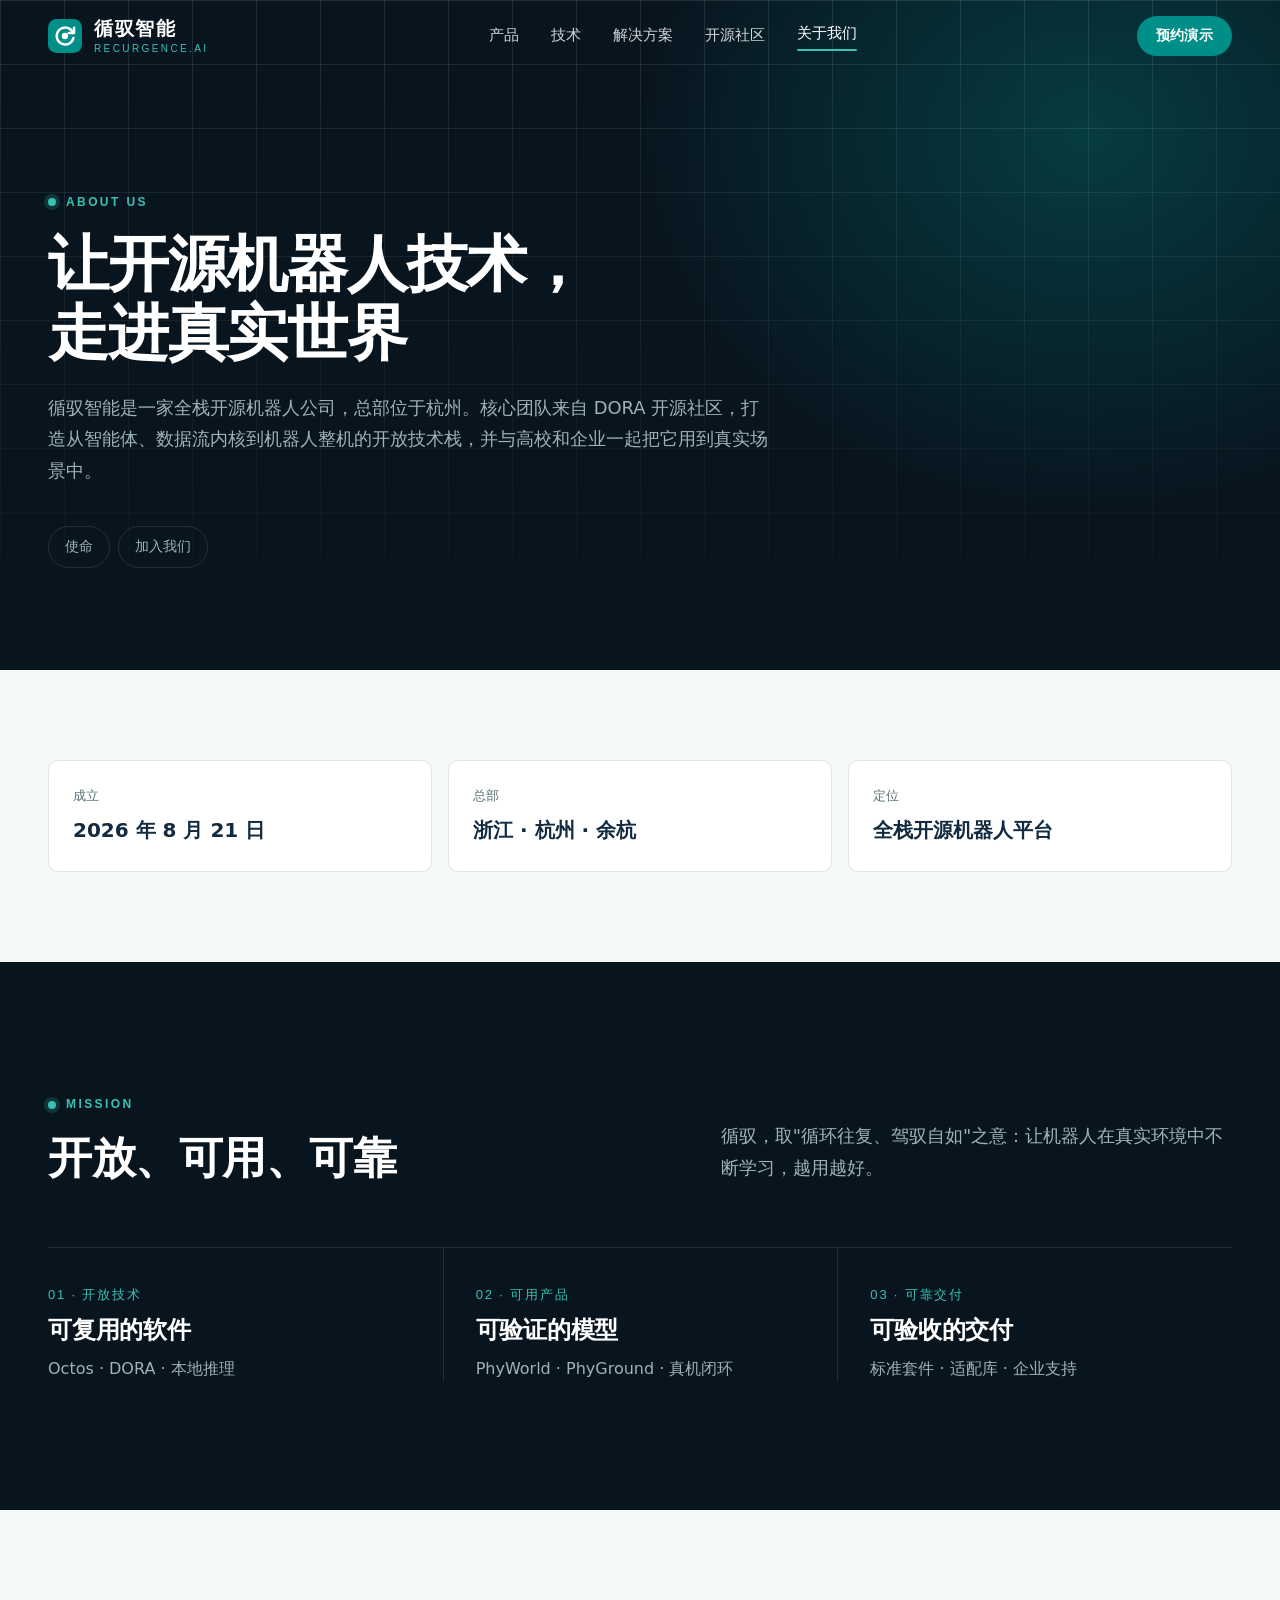
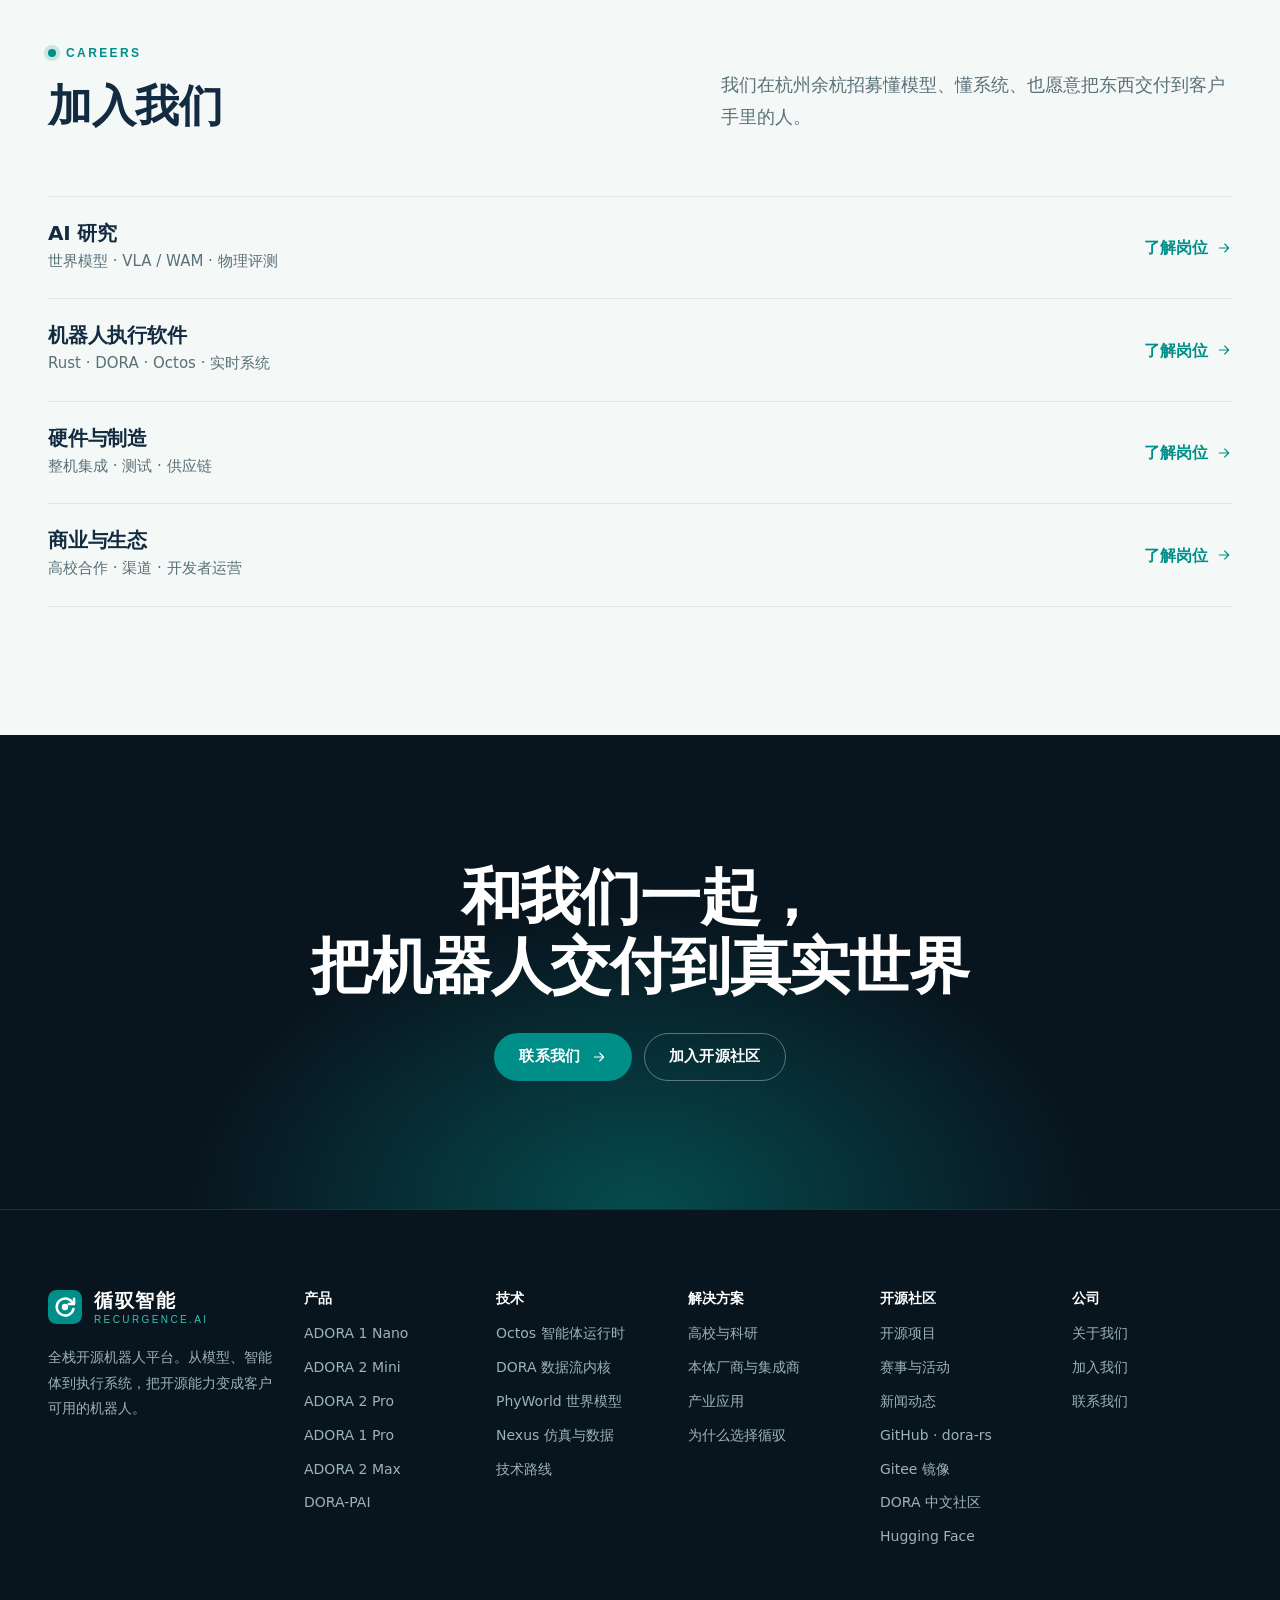
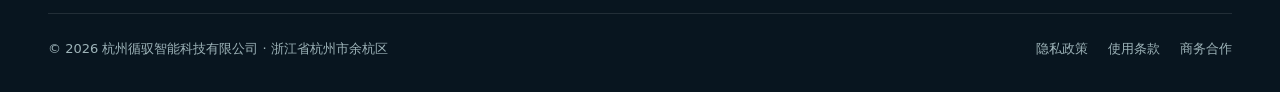
==== commit d1c4fbd9: "关于我们：撤下团队板块 Co-Authored-By: Claude Opus 5.5 <noreply@anthropic.com>" ====
--- a/about.html
+++ b/about.html
@@ -3,12 +3,12 @@
 <head>
 <meta charset="utf-8">
 <meta name="viewport" content="width=device-width, initial-scale=1">
-<title>关于我们 · 团队与加入我们 · 循驭智能</title>
+<title>关于我们 · 加入我们 · 循驭智能</title>
 <meta name="description" content="杭州循驭智能科技有限公司成立于 2026 年 8 月，是一家全栈开源机器人公司，核心团队来自 DORA 开源社区，覆盖 AI 研究、机器人执行软件、硬件制造与商业运营。">
 <meta name="theme-color" content="#08151f">
 <meta property="og:type" content="website">
 <meta property="og:site_name" content="循驭智能">
-<meta property="og:title" content="关于我们 · 团队与加入我们 · 循驭智能">
+<meta property="og:title" content="关于我们 · 加入我们 · 循驭智能">
 <meta property="og:description" content="杭州循驭智能科技有限公司成立于 2026 年 8 月，是一家全栈开源机器人公司，核心团队来自 DORA 开源社区，覆盖 AI 研究、机器人执行软件、硬件制造与商业运营。">
 <meta property="og:image" content="https://xunyu-ai.github.io/assets/img/og-cover.jpg">
 <link rel="icon" href="assets/img/favicon.svg" type="image/svg+xml">
@@ -38,7 +38,7 @@
     <div class="eyebrow">About Us</div>
     <h1 class="h1">让开源机器人技术，<br>走进真实世界</h1>
     <p class="lead">循驭智能是一家全栈开源机器人公司，总部位于杭州。核心团队来自 DORA 开源社区，打造从智能体、数据流内核到机器人整机的开放技术栈，并与高校和企业一起把它用到真实场景中。</p>
-    <div class="anchors"><a href="#mission">使命</a><a href="#team">团队</a><a href="#careers">加入我们</a></div>
+    <div class="anchors"><a href="#mission">使命</a><a href="#careers">加入我们</a></div>
   </div>
 </section>
 
@@ -63,56 +63,6 @@
       <div class="value"><div class="k">01 · 开放技术</div><h3>可复用的软件</h3><p>Octos · DORA · 本地推理</p></div>
       <div class="value"><div class="k">02 · 可用产品</div><h3>可验证的模型</h3><p>PhyWorld · PhyGround · 真机闭环</p></div>
       <div class="value"><div class="k">03 · 可靠交付</div><h3>可验收的交付</h3><p>标准套件 · 适配库 · 企业支持</p></div>
-    </div>
-    
-  </div>
-</section>
-
-<section class="section" id="team">
-  <div class="wrap">
-    <div class="section-head reveal">
-      <div>
-        <div class="eyebrow">Leadership</div>
-        <h2 class="h2">懂模型，<br>也懂复杂系统的工程团队</h2>
-      </div>
-      <p class="lead">能力覆盖 AI 研究、机器人执行软件、硬件制造与商业运营。团队与清华大学、中国科学技术大学、北京邮电大学、北京科技大学、重庆邮电大学等高校，以及开放原子开源基金会保持合作。</p>
-    </div>
-    <div class="team-grid reveal-stagger">
-      <div class="member lead-member">
-        <div class="photo"><img src="assets/img/placeholder-person.svg" alt="照片待更新" loading="lazy"></div>
-        <h3>总裁</h3>
-        <ul><li>原华为美研所业软主架构师</li><li>纽约州立大学博士 / 路易斯安娜大学 MBA</li></ul>
-      </div>
-      <div class="member lead-member">
-        <div class="photo"><img src="assets/img/placeholder-person.svg" alt="照片待更新" loading="lazy"></div>
-        <h3>首席 AI 研究负责人</h3>
-        <ul><li>东南大学杰青副教授</li><li>美国东北大学博士、原研究助理教授</li></ul>
-      </div>
-      <div class="member lead-member">
-        <div class="photo"><img src="assets/img/placeholder-person.svg" alt="照片待更新" loading="lazy"></div>
-        <h3>合伙人</h3><div class="role">复杂系统与智驾架构</div>
-        <ul><li>UIUC Beckman 博士后</li><li>百度 Apollo 核心架构设计</li><li>原黑芝麻智能研究副总裁</li><li>原上汽零束智驾首席科学家，领导 L2–L4 研发团队</li></ul>
-      </div>
-      <div class="member">
-        <div class="photo"><img src="assets/img/placeholder-person.svg" alt="照片待更新" loading="lazy"></div>
-        <h3>工程副总裁</h3>
-        <ul><li>原华为美研所核心网主架构师</li><li>DORA 核心贡献者 / 项目群负责人</li></ul>
-      </div>
-      <div class="member">
-        <div class="photo"><img src="assets/img/placeholder-person.svg" alt="照片待更新" loading="lazy"></div>
-        <h3>制造副总裁</h3>
-        <ul><li>原华为 CBG 高级架构师</li><li>原闻泰科技手机主任工程师</li></ul>
-      </div>
-      <div class="member">
-        <div class="photo"><img src="assets/img/placeholder-person.svg" alt="照片待更新" loading="lazy"></div>
-        <h3>运营主管</h3>
-        <ul><li>中科院博士</li><li>松下、Lutron 跨国企业经验</li></ul>
-      </div>
-      <div class="member">
-        <div class="photo"><img src="assets/img/placeholder-person.svg" alt="照片待更新" loading="lazy"></div>
-        <h3>财务主管</h3>
-        <ul><li>汇丰等国际银行财会经验</li><li>LG 等世界 500 强企业经验</li></ul>
-      </div>
     </div>
     
   </div>
@@ -185,7 +135,6 @@
       </ul></div>
       <div><h4>公司</h4><ul>
         <li><a href="about.html">关于我们</a></li>
-        <li><a href="about.html#team">团队</a></li>
         <li><a href="about.html#careers">加入我们</a></li>
         <li><a href="contact.html">联系我们</a></li>
       </ul></div>
--- a/assets/css/site.css
+++ b/assets/css/site.css
@@ -593,16 +593,6 @@
 .oss-dark .oss-tile .t span, .oss-dark .oss-tile .go { color: var(--muted-dark); }
 
 /* ---------- 团队 ---------- */
-.team-grid { display: grid; grid-template-columns: repeat(12, 1fr); gap: 40px 20px; }
-.member { grid-column: span 3; }
-.member.lead-member { grid-column: span 4; }
-.member .photo { aspect-ratio: 4 / 5; border-radius: var(--radius-lg); overflow: hidden; background: var(--mist); }
-.member .photo img { width: 100%; height: 100%; object-fit: cover; filter: grayscale(1) contrast(1.05); transition: filter .5s var(--ease), transform .6s var(--ease); }
-.member:hover .photo img { filter: none; transform: scale(1.03); }
-.member h3 { font-size: 20px; margin-top: 18px; }
-.member .role { color: var(--teal); font-size: 14px; font-weight: 600; margin-top: 4px; }
-.member ul { list-style: none; margin: 12px 0 0; padding: 0; display: grid; gap: 4px; font-size: 14px; color: var(--muted); line-height: 1.6; }
-@media (max-width: 900px) { .team-grid { grid-template-columns: repeat(2, 1fr); gap: 32px 16px; } .member, .member.lead-member { grid-column: span 1; } }
 
 .values { display: grid; grid-template-columns: repeat(3, 1fr); gap: 0; border-top: 1px solid var(--line-dark); }
 .value { padding: 36px 32px 0 0; }
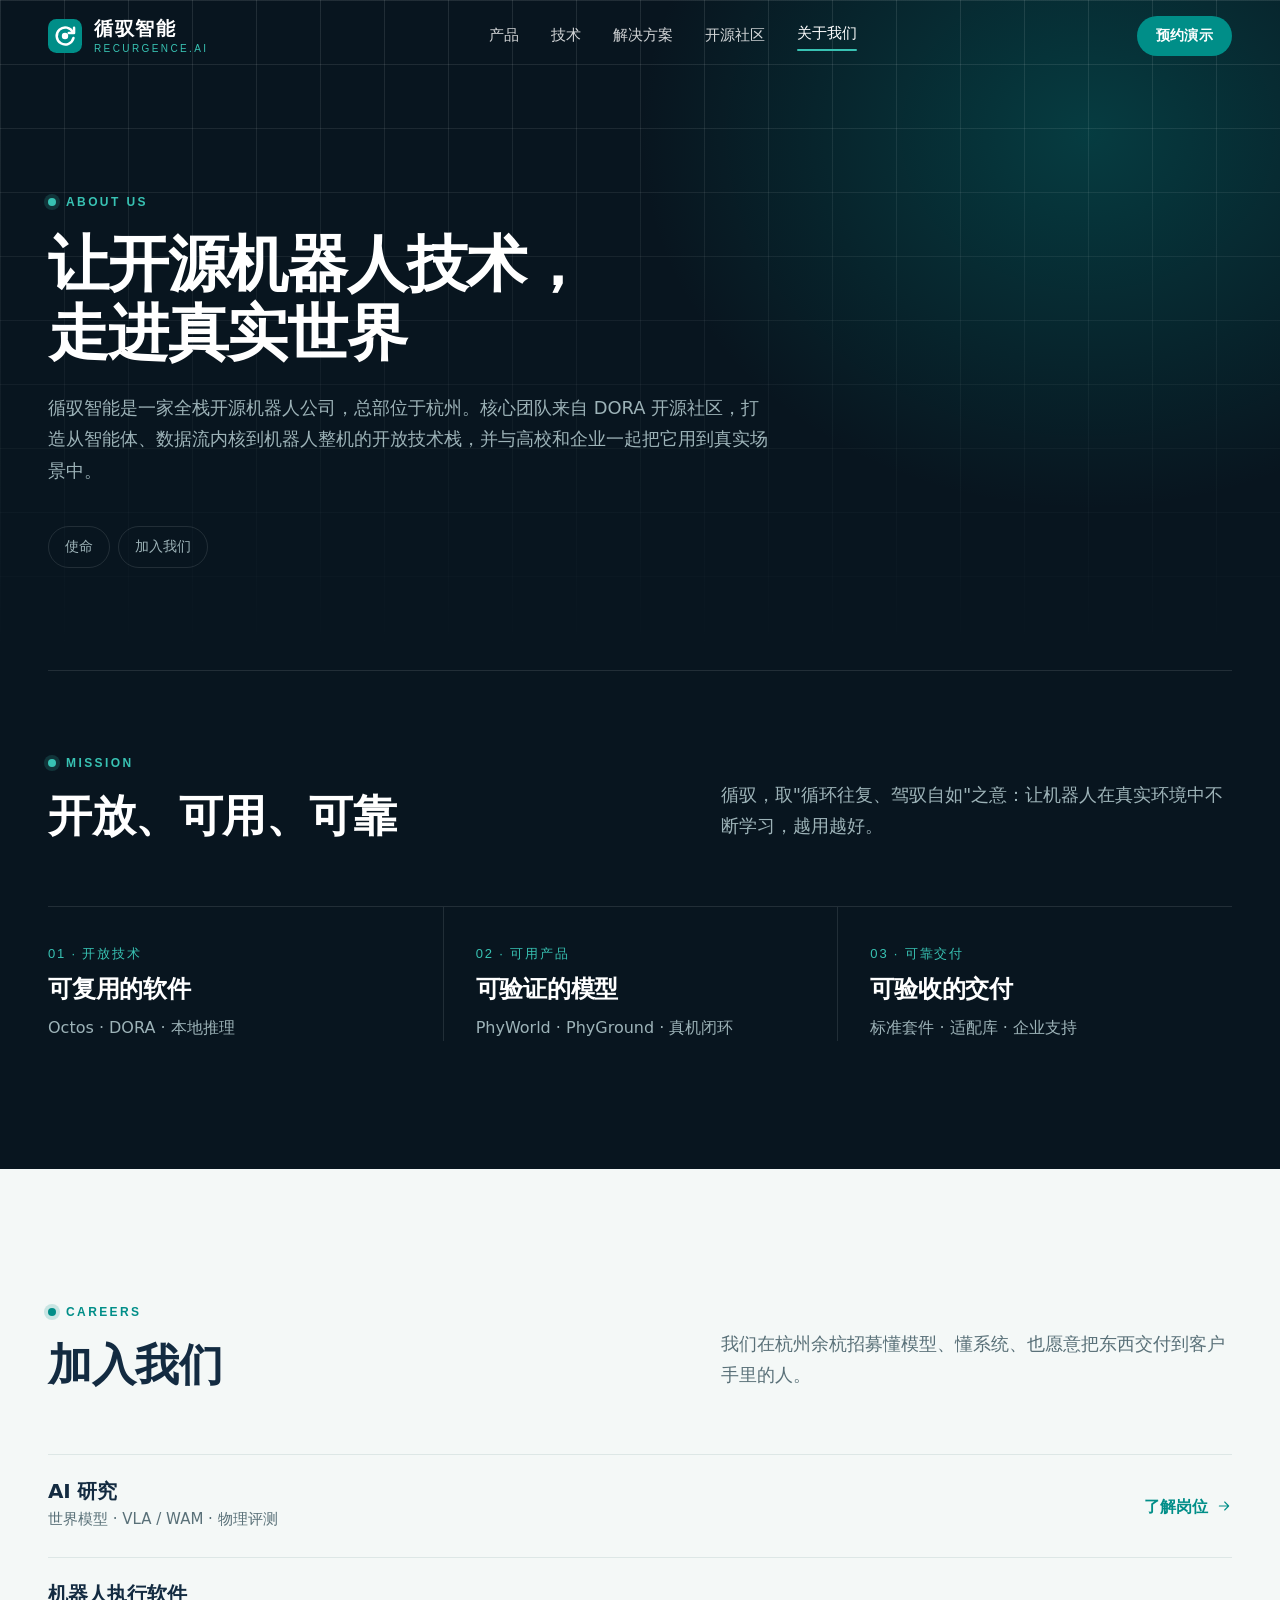
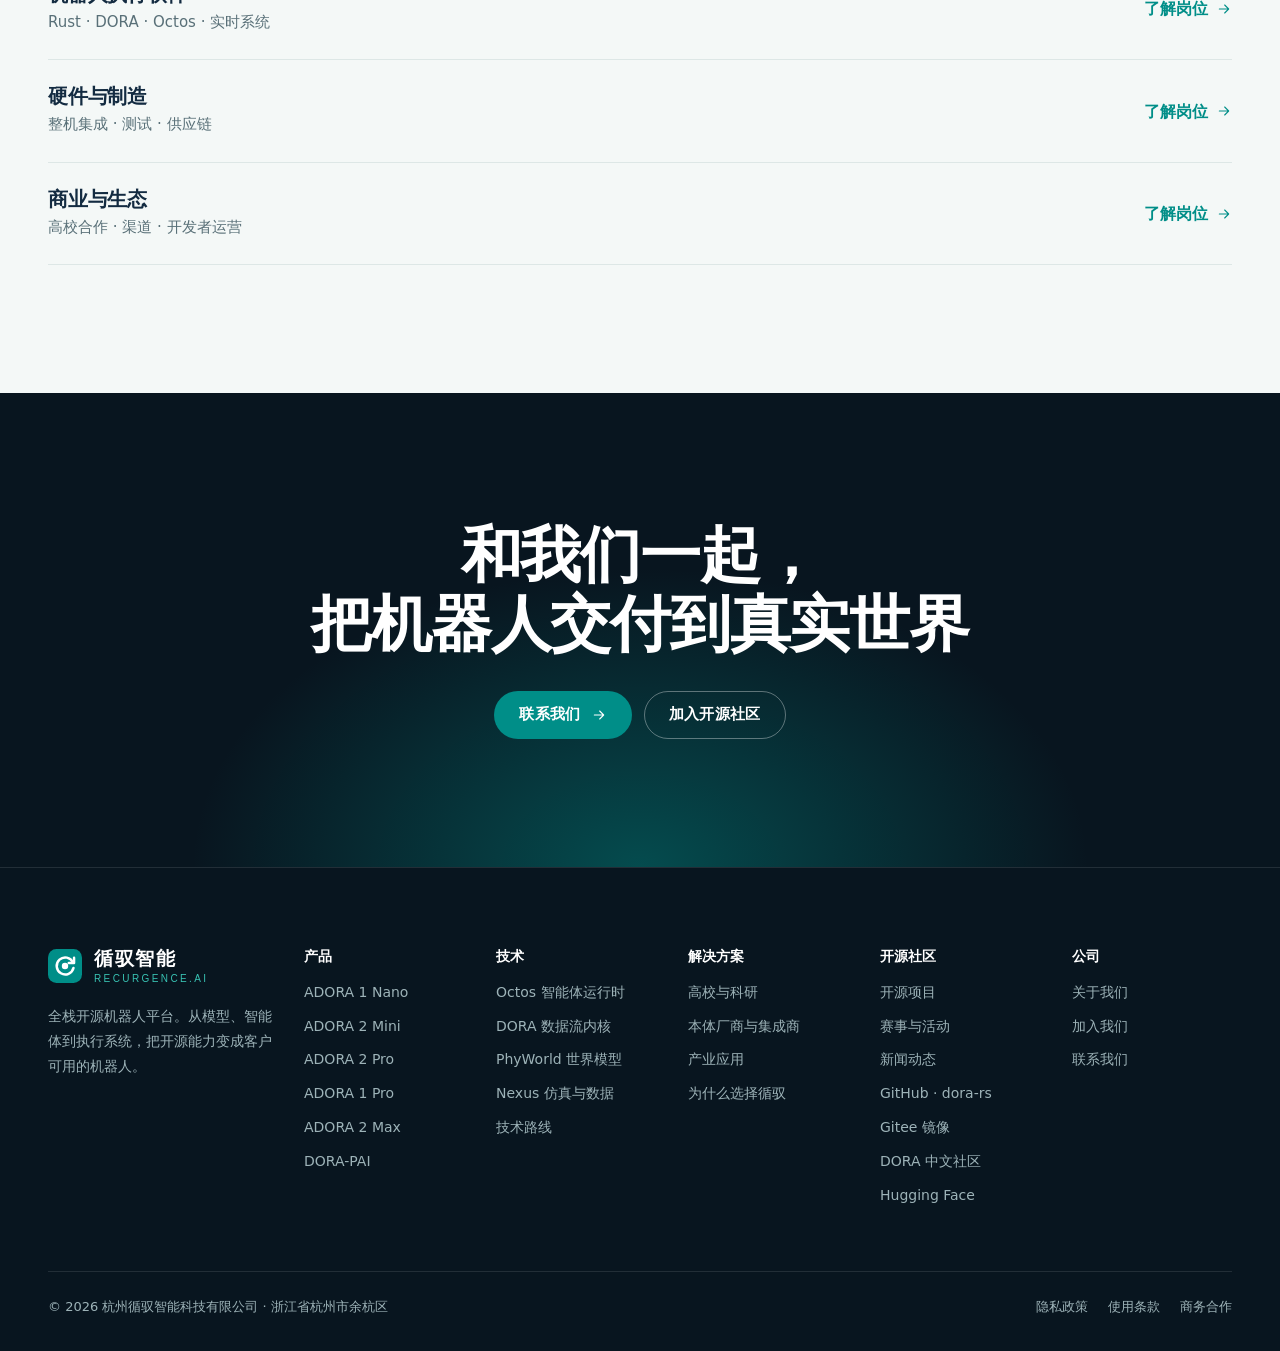
==== commit c7ff2387: "关于我们：去掉成立日期、总部、定位信息条 Co-Authored-By: Claude Opus 5.5 <noreply@anthropic.com>" ====
--- a/about.html
+++ b/about.html
@@ -4,12 +4,12 @@
 <meta charset="utf-8">
 <meta name="viewport" content="width=device-width, initial-scale=1">
 <title>关于我们 · 加入我们 · 循驭智能</title>
-<meta name="description" content="杭州循驭智能科技有限公司成立于 2026 年 8 月，是一家全栈开源机器人公司，核心团队来自 DORA 开源社区，覆盖 AI 研究、机器人执行软件、硬件制造与商业运营。">
+<meta name="description" content="杭州循驭智能科技有限公司是一家全栈开源机器人公司，核心团队来自 DORA 开源社区，覆盖 AI 研究、机器人执行软件、硬件制造与商业运营。">
 <meta name="theme-color" content="#08151f">
 <meta property="og:type" content="website">
 <meta property="og:site_name" content="循驭智能">
 <meta property="og:title" content="关于我们 · 加入我们 · 循驭智能">
-<meta property="og:description" content="杭州循驭智能科技有限公司成立于 2026 年 8 月，是一家全栈开源机器人公司，核心团队来自 DORA 开源社区，覆盖 AI 研究、机器人执行软件、硬件制造与商业运营。">
+<meta property="og:description" content="杭州循驭智能科技有限公司是一家全栈开源机器人公司，核心团队来自 DORA 开源社区，覆盖 AI 研究、机器人执行软件、硬件制造与商业运营。">
 <meta property="og:image" content="https://xunyu-ai.github.io/assets/img/og-cover.jpg">
 <link rel="icon" href="assets/img/favicon.svg" type="image/svg+xml">
 <link rel="stylesheet" href="assets/css/site.css">
@@ -39,14 +39,6 @@
     <h1 class="h1">让开源机器人技术，<br>走进真实世界</h1>
     <p class="lead">循驭智能是一家全栈开源机器人公司，总部位于杭州。核心团队来自 DORA 开源社区，打造从智能体、数据流内核到机器人整机的开放技术栈，并与高校和企业一起把它用到真实场景中。</p>
     <div class="anchors"><a href="#mission">使命</a><a href="#careers">加入我们</a></div>
-  </div>
-</section>
-
-<section class="section-tight paper">
-  <div class="wrap facts reveal-stagger">
-    <div class="fact"><div class="k">成立</div><div class="v">2026 年 8 月 21 日</div></div>
-    <div class="fact"><div class="k">总部</div><div class="v">浙江 · 杭州 · 余杭</div></div>
-    <div class="fact"><div class="k">定位</div><div class="v">全栈开源机器人平台</div></div>
   </div>
 </section>
 
--- a/assets/css/site.css
+++ b/assets/css/site.css
@@ -227,6 +227,9 @@
 .page-hero .anchors { display: flex; flex-wrap: wrap; gap: 8px; margin-top: 40px; }
 .page-hero .anchors a { padding: 8px 16px; border: 1px solid var(--line-dark); border-radius: 999px; font-size: 14px; color: var(--muted-dark); transition: border-color .2s, color .2s; }
 .page-hero .anchors a:hover { border-color: var(--mint); color: var(--white); }
+/* 深色首屏后紧跟深色板块：去掉重复留白，用一条细线分隔 */
+.page-hero.dark + .section.dark { padding-top: 0; }
+.page-hero.dark + .section.dark > .wrap::before { content: ""; display: block; border-top: 1px solid var(--line-dark); margin-bottom: clamp(48px, 6vw, 80px); }
 
 /* ---------- 三支柱（大脑/神经/身体） ---------- */
 .pillars { display: grid; grid-template-columns: repeat(3, 1fr); border-top: 1px solid var(--line-dark); }
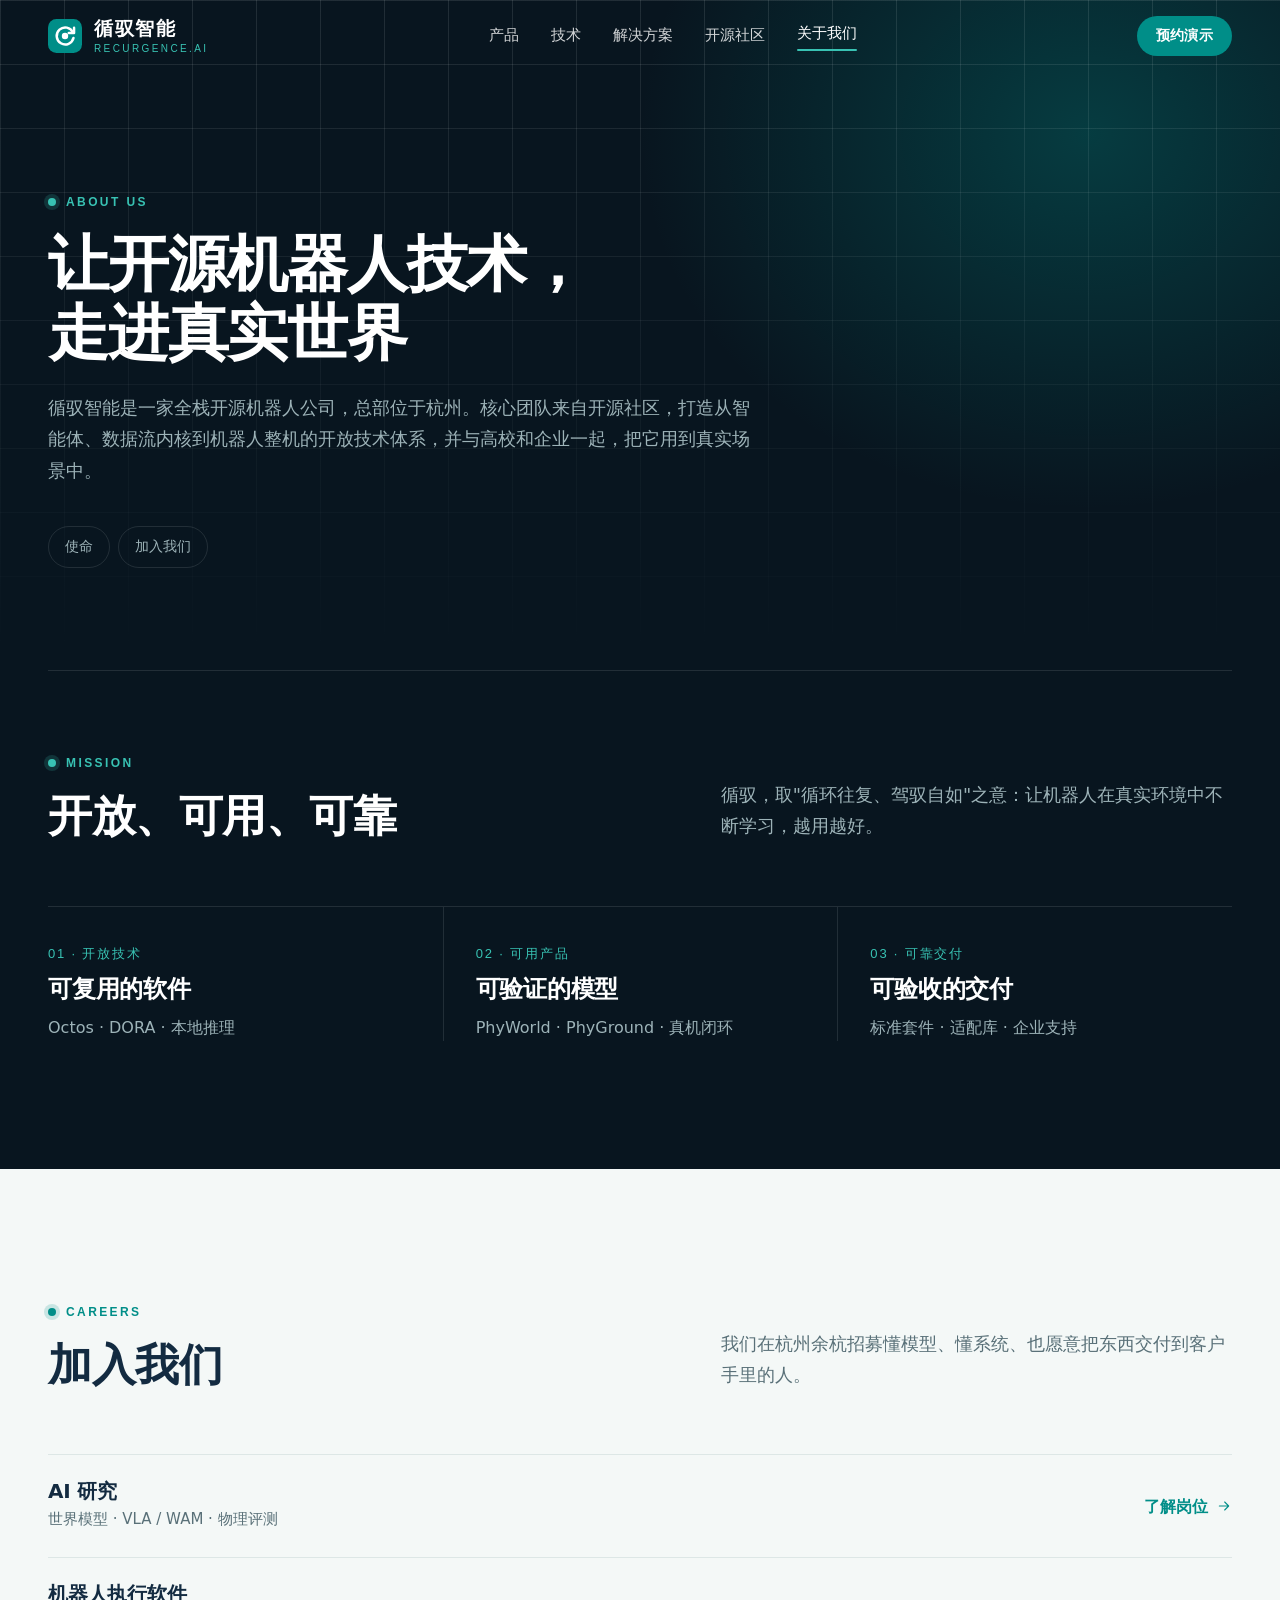
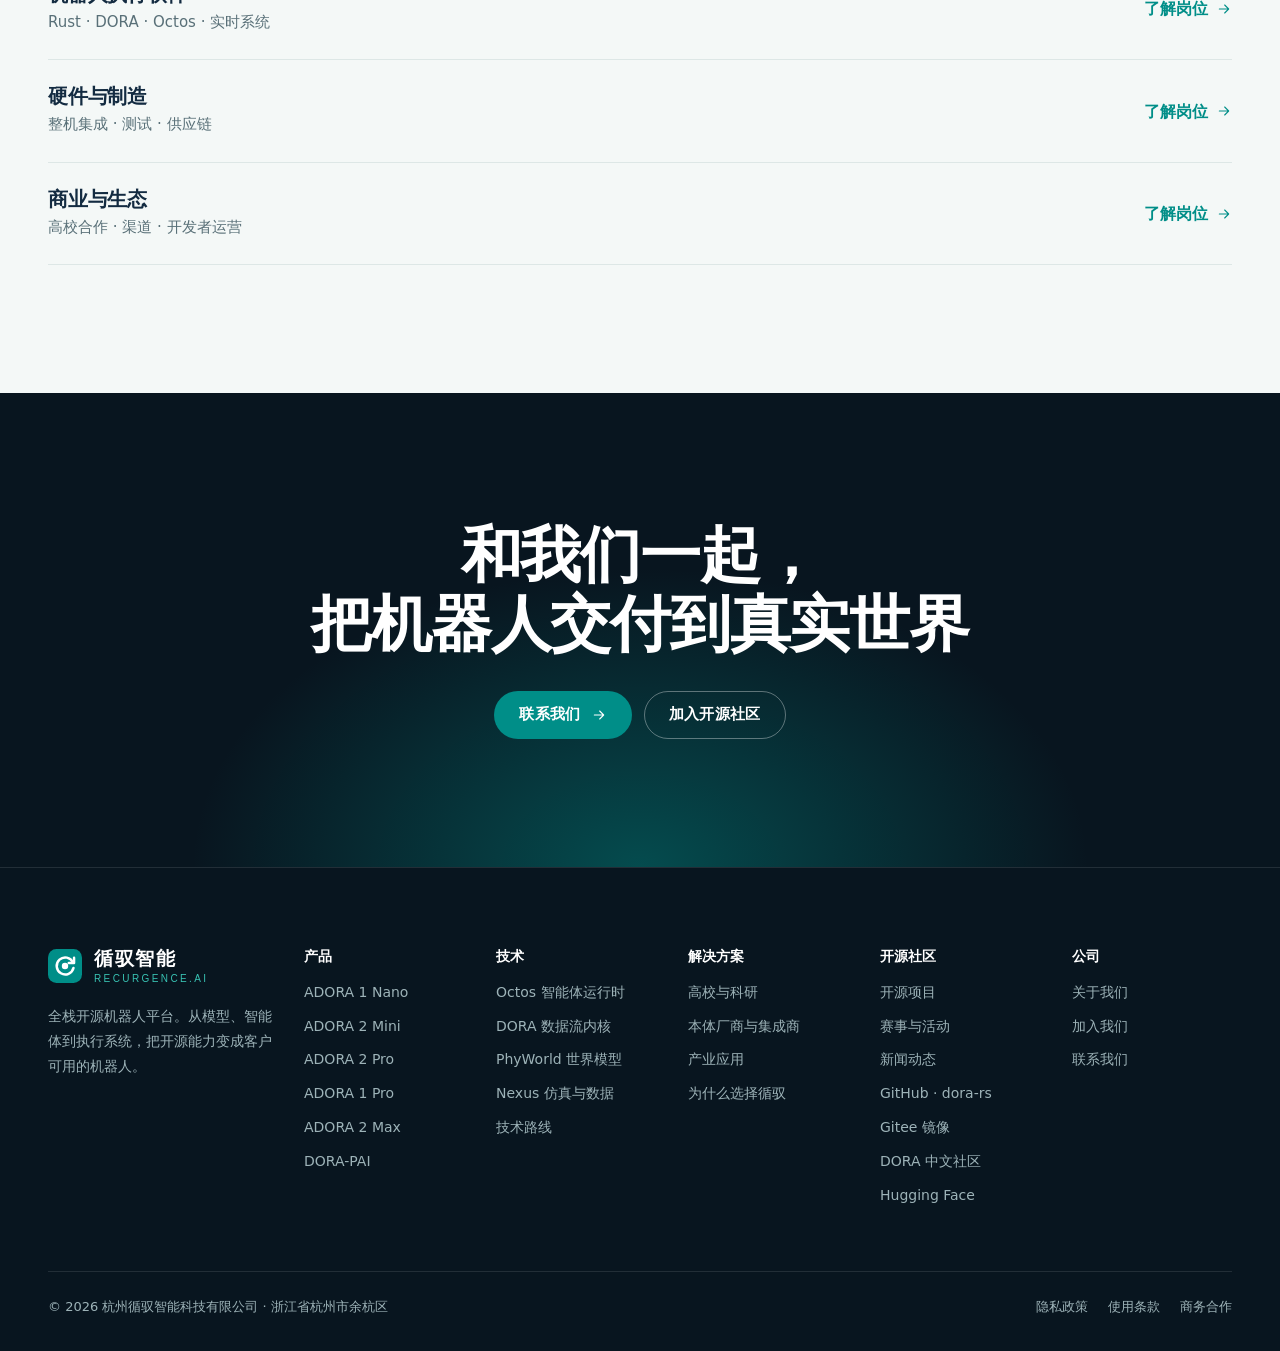
==== commit afeb0626: "关于我们：更新首屏介绍文案 Co-Authored-By: Claude Opus 5.5 <noreply@anthropic.com>" ====
--- a/about.html
+++ b/about.html
@@ -4,12 +4,12 @@
 <meta charset="utf-8">
 <meta name="viewport" content="width=device-width, initial-scale=1">
 <title>关于我们 · 加入我们 · 循驭智能</title>
-<meta name="description" content="杭州循驭智能科技有限公司是一家全栈开源机器人公司，核心团队来自 DORA 开源社区，覆盖 AI 研究、机器人执行软件、硬件制造与商业运营。">
+<meta name="description" content="杭州循驭智能科技有限公司是一家全栈开源机器人公司，核心团队来自开源社区，覆盖 AI 研究、机器人执行软件、硬件制造与商业运营。">
 <meta name="theme-color" content="#08151f">
 <meta property="og:type" content="website">
 <meta property="og:site_name" content="循驭智能">
 <meta property="og:title" content="关于我们 · 加入我们 · 循驭智能">
-<meta property="og:description" content="杭州循驭智能科技有限公司是一家全栈开源机器人公司，核心团队来自 DORA 开源社区，覆盖 AI 研究、机器人执行软件、硬件制造与商业运营。">
+<meta property="og:description" content="杭州循驭智能科技有限公司是一家全栈开源机器人公司，核心团队来自开源社区，覆盖 AI 研究、机器人执行软件、硬件制造与商业运营。">
 <meta property="og:image" content="https://xunyu-ai.github.io/assets/img/og-cover.jpg">
 <link rel="icon" href="assets/img/favicon.svg" type="image/svg+xml">
 <link rel="stylesheet" href="assets/css/site.css">
@@ -37,7 +37,7 @@
   <div class="wrap reveal">
     <div class="eyebrow">About Us</div>
     <h1 class="h1">让开源机器人技术，<br>走进真实世界</h1>
-    <p class="lead">循驭智能是一家全栈开源机器人公司，总部位于杭州。核心团队来自 DORA 开源社区，打造从智能体、数据流内核到机器人整机的开放技术栈，并与高校和企业一起把它用到真实场景中。</p>
+    <p class="lead">循驭智能是一家全栈开源机器人公司，总部位于杭州。核心团队来自开源社区，打造从智能体、数据流内核到机器人整机的开放技术体系，并与高校和企业一起，把它用到真实场景中。</p>
     <div class="anchors"><a href="#mission">使命</a><a href="#careers">加入我们</a></div>
   </div>
 </section>
--- a/assets/css/site.css
+++ b/assets/css/site.css
@@ -386,8 +386,10 @@
 
 /* ---------- 生态条 ---------- */
 .marquee { position: relative; overflow: hidden; mask-image: linear-gradient(90deg, transparent, #000 8%, #000 92%, transparent); -webkit-mask-image: linear-gradient(90deg, transparent, #000 8%, #000 92%, transparent); }
-.marquee-track { display: flex; gap: 14px; width: max-content; animation: marquee 48s linear infinite; }
+.marquee-track { display: flex; width: max-content; animation: marquee 48s linear infinite; }
+.marquee-track > * { margin-right: 14px; }  /* 用外边距而不是 gap，复制后 -50% 才能无缝 */
 .marquee:hover .marquee-track { animation-play-state: paused; }
+.marquee.reverse .marquee-track { animation-direction: reverse; }  /* 从左往右 */
 @keyframes marquee { to { transform: translateX(-50%); } }
 .logo-tile { display: flex; flex-direction: column; justify-content: center; min-width: 210px; height: 96px; padding: 0 26px; border: 1px solid var(--line); border-radius: var(--radius-lg); background: var(--white); }
 .logo-tile b { font-size: 17px; color: var(--navy); white-space: nowrap; }
